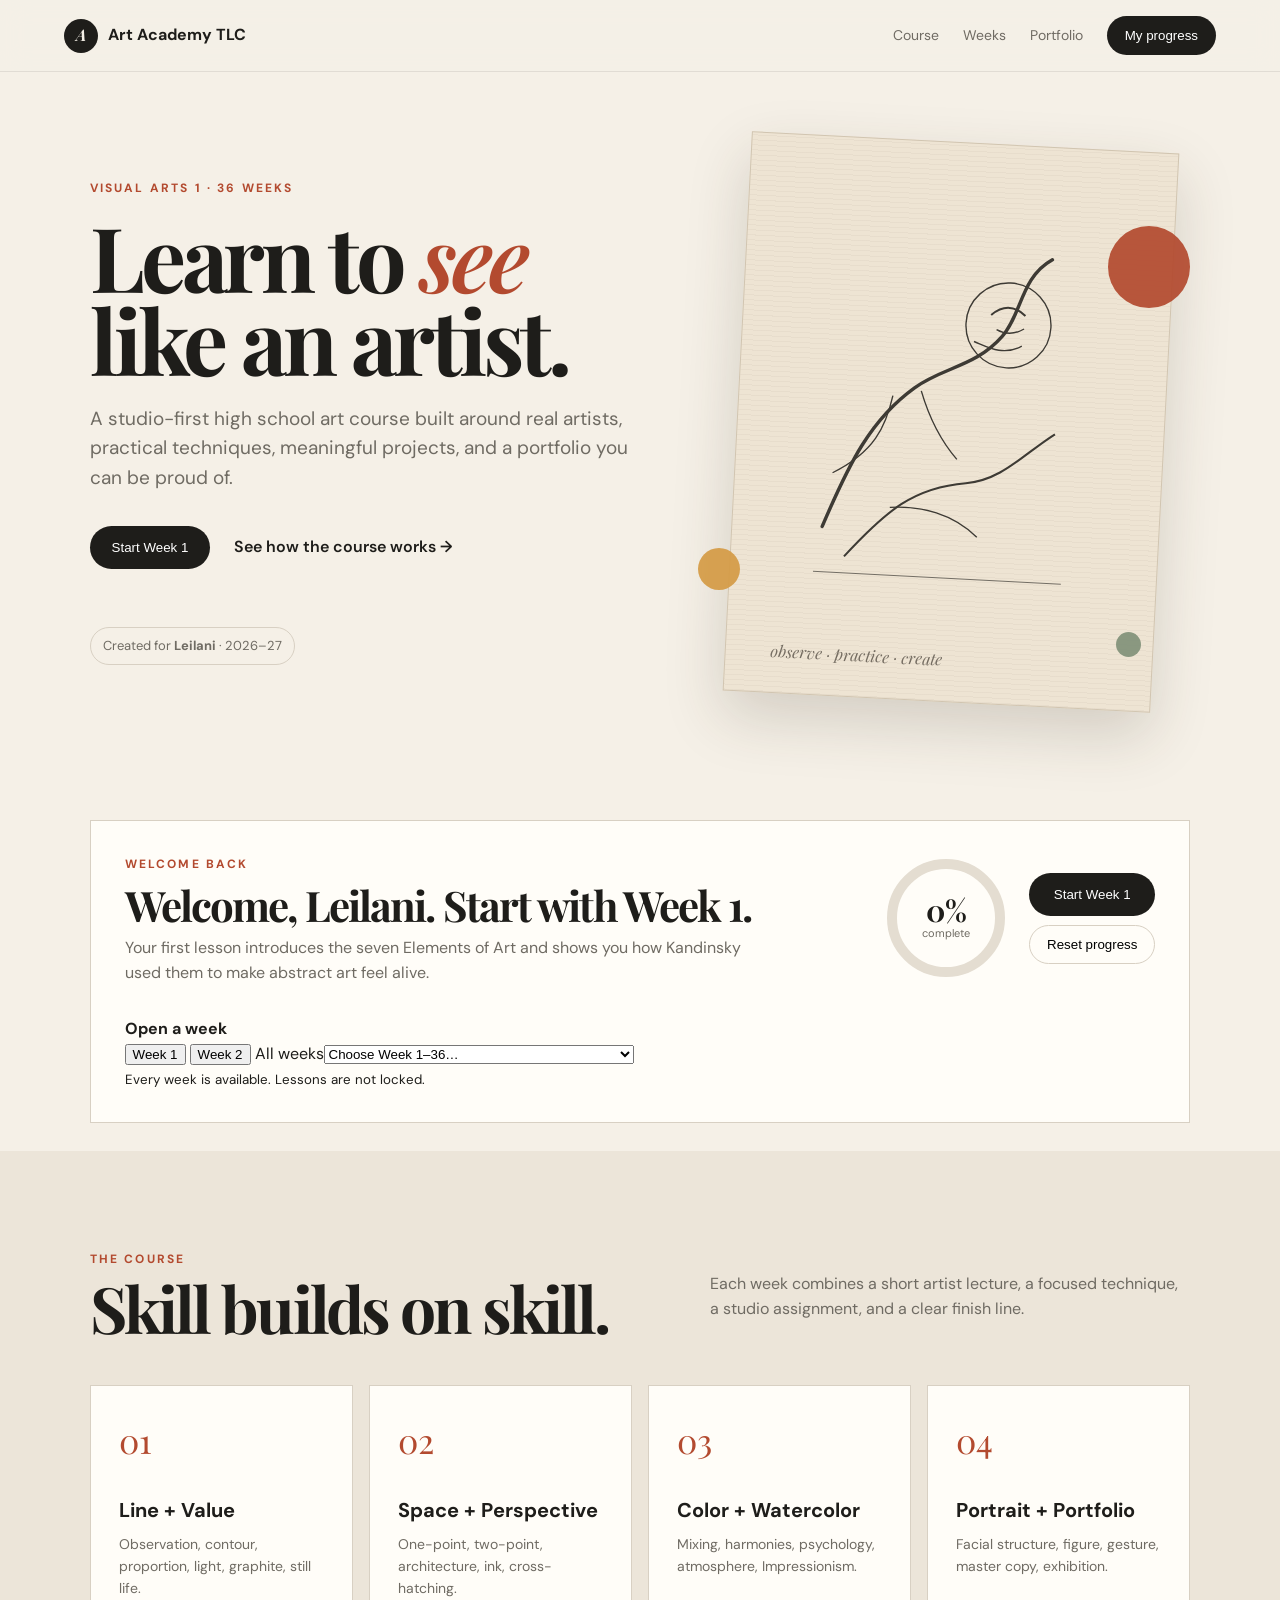
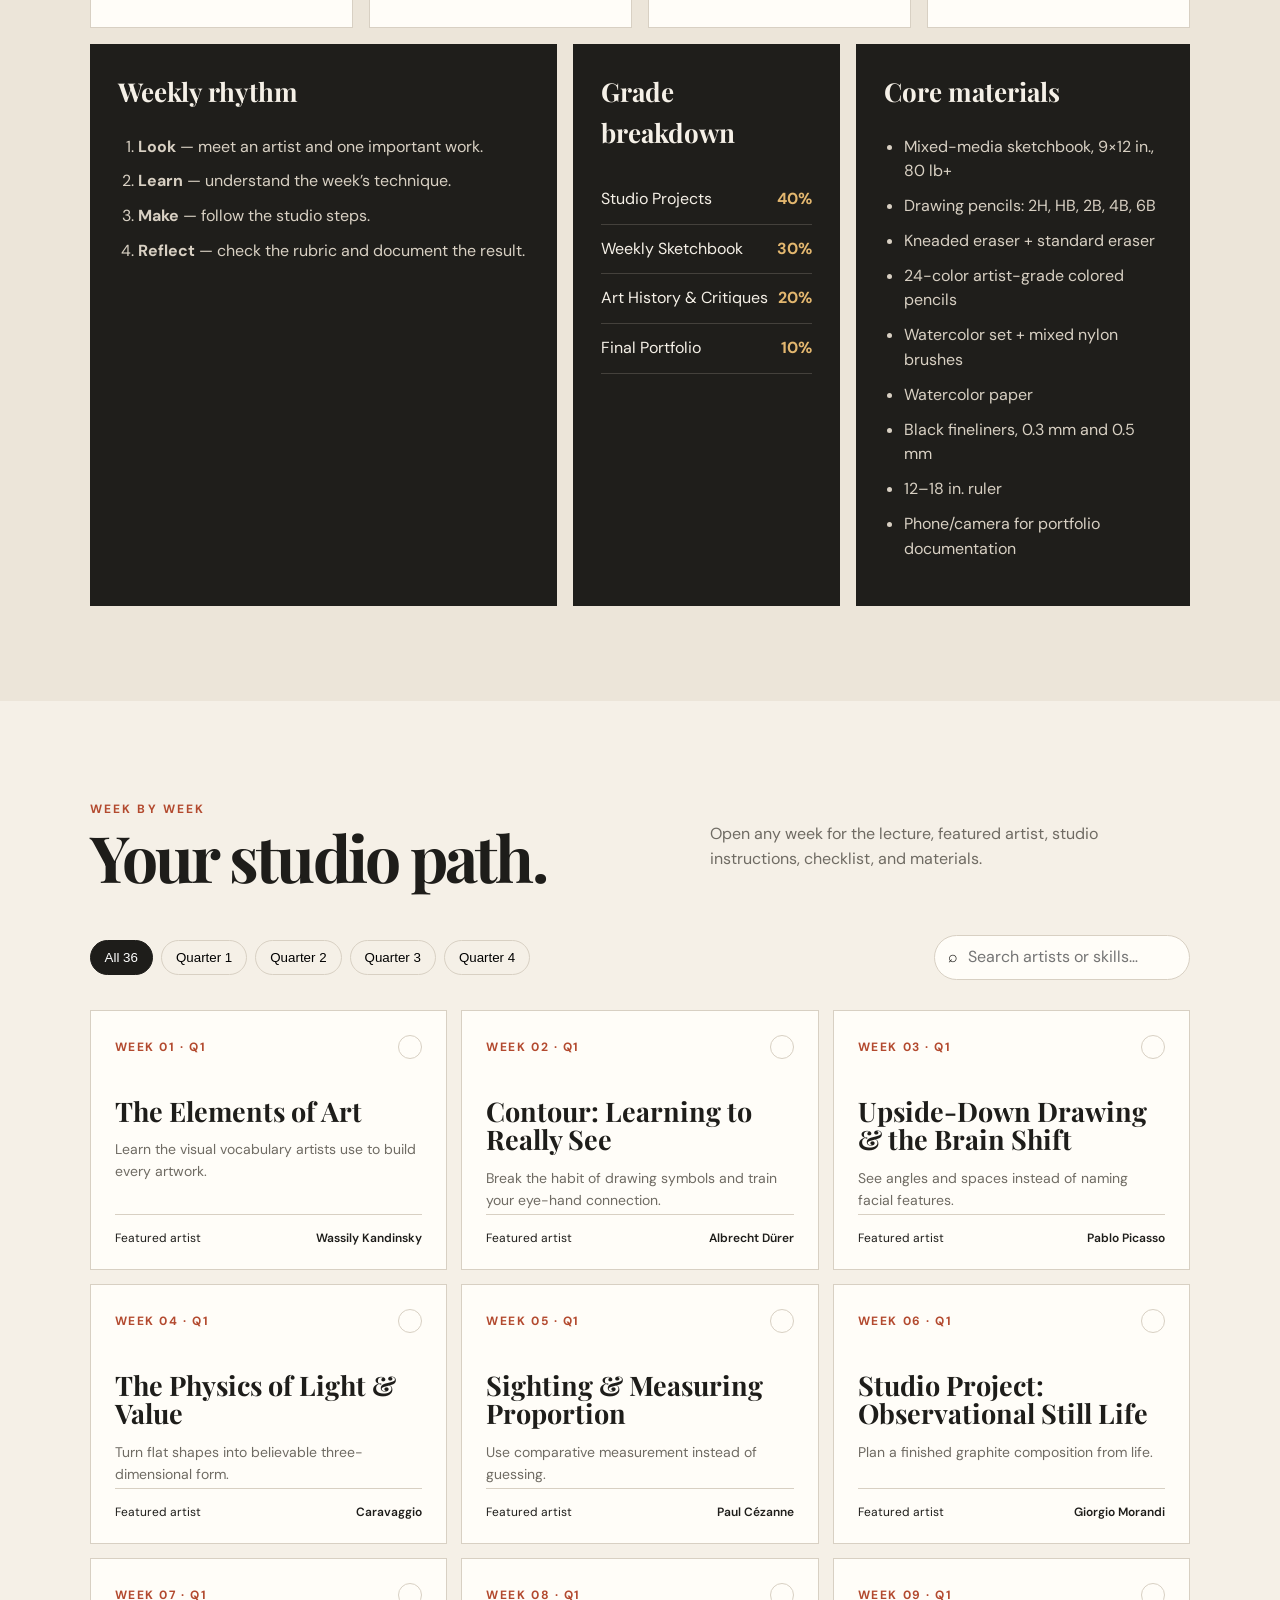
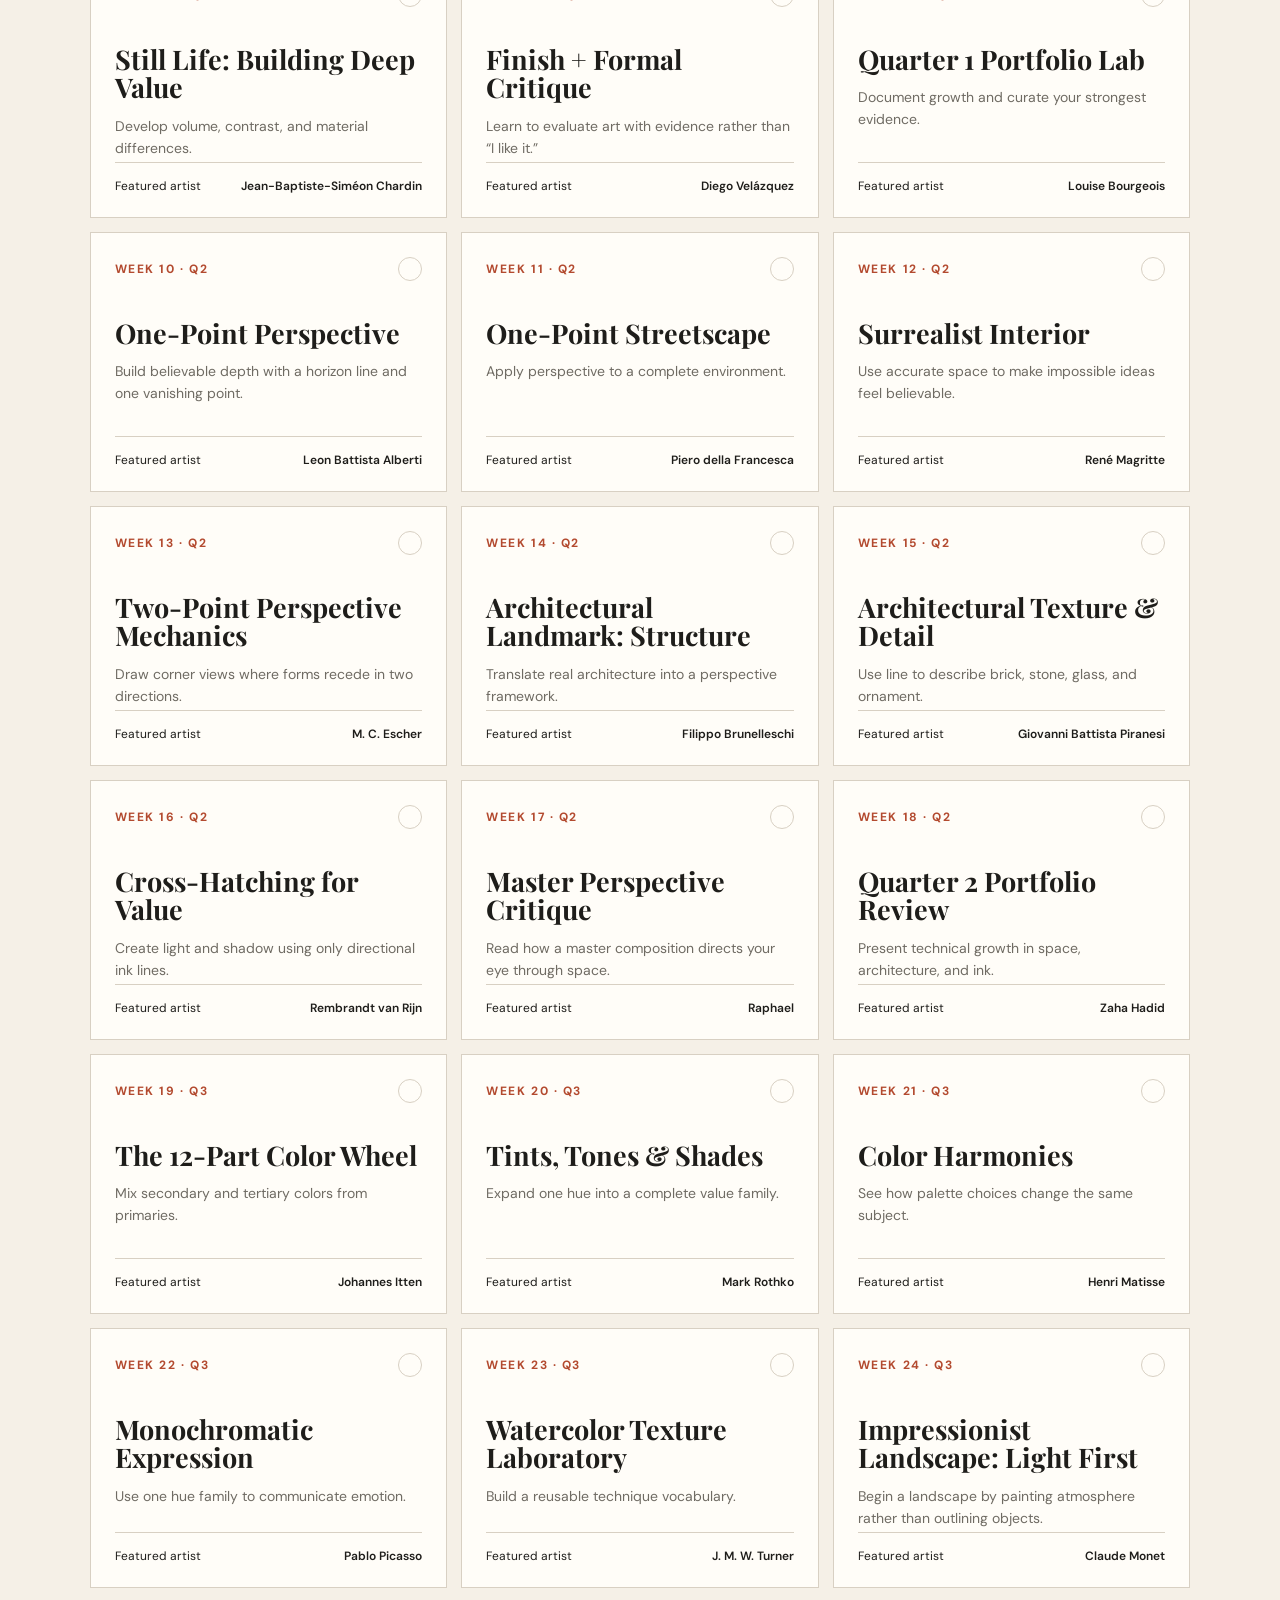
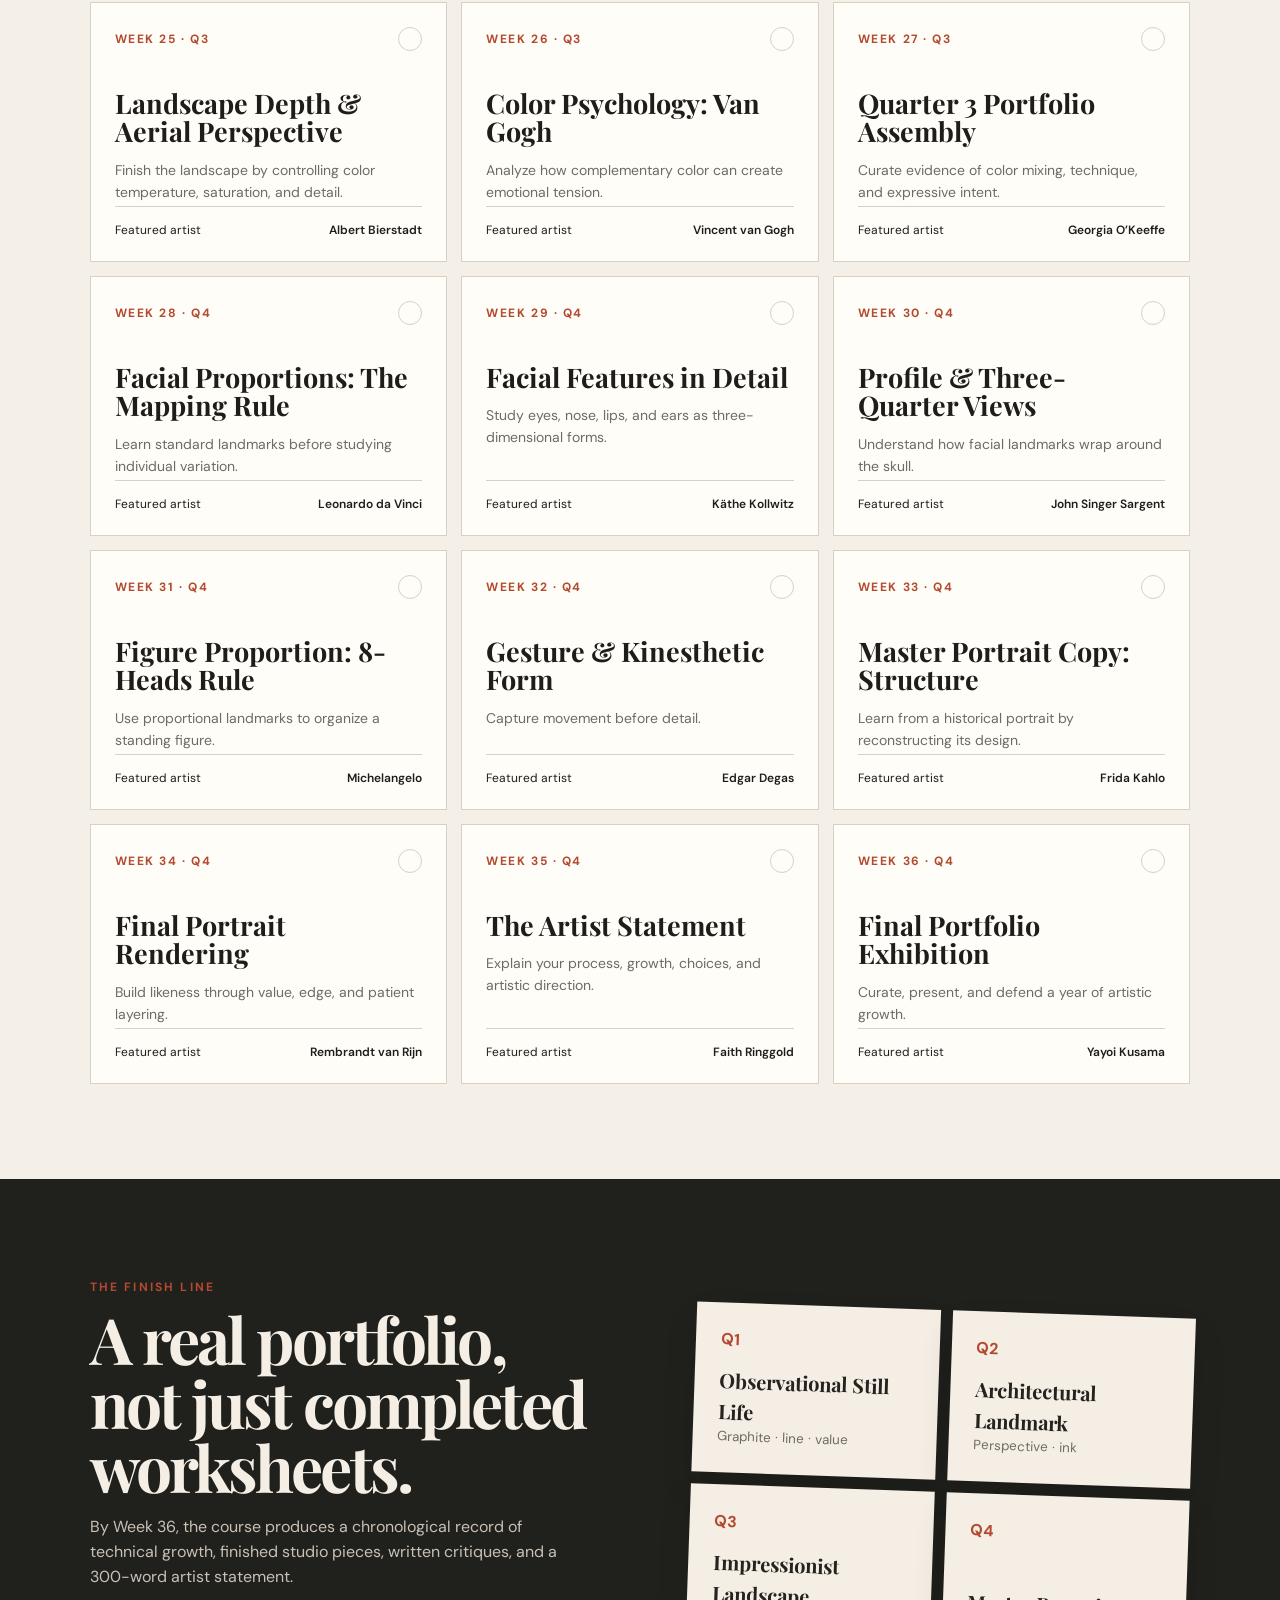
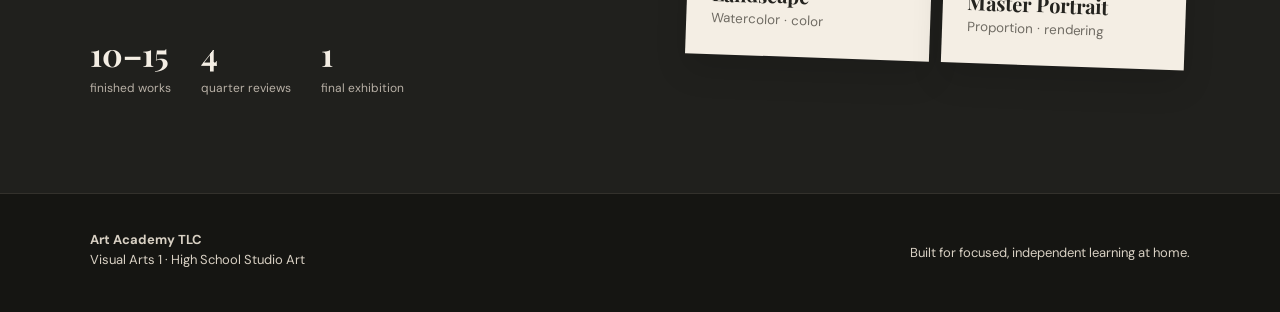
==== index.html @ 493ec415 "Make every Art Academy week easy to access (index.html)" ====
<!doctype html>
<html lang="en">
<head>
  <meta charset="utf-8">
  <meta name="viewport" content="width=device-width, initial-scale=1">
  <meta name="description" content="Art Academy TLC — a 36-week high school Visual Arts 1 studio course.">
  <title>Art Academy TLC</title>
  <link rel="preconnect" href="https://fonts.googleapis.com">
  <link rel="preconnect" href="https://fonts.gstatic.com" crossorigin>
  <link href="https://fonts.googleapis.com/css2?family=DM+Sans:wght@400;500;600;700&family=Playfair+Display:ital,wght@0,600;1,600&display=swap" rel="stylesheet">
  <link rel="stylesheet" href="styles.css?v=2">
</head>
<body>
  <header class="topbar">
    <a class="brand" href="#top" aria-label="Art Academy TLC home"><span class="brand-mark">A</span><span>Art Academy TLC</span></a>
    <nav aria-label="Primary navigation">
      <a href="#course">Course</a><a href="#weeks">Weeks</a><a href="#portfolio">Portfolio</a>
      <button id="progressBtn" class="pill-btn" type="button">My progress</button>
    </nav>
  </header>

  <main id="top">
    <section class="hero">
      <div class="hero-copy">
        <div class="eyebrow">VISUAL ARTS 1 · 36 WEEKS</div>
        <h1>Learn to <em>see</em><br>like an artist.</h1>
        <p>A studio-first high school art course built around real artists, practical techniques, meaningful projects, and a portfolio you can be proud of.</p>
        <div class="hero-actions">
          <button class="primary-btn" id="heroContinueBtn" type="button">Start Week 1</button>
          <a class="text-link" href="#course">See how the course works →</a>
        </div>
        <div class="student-chip">Created for <strong>Leilani</strong> · 2026–27</div>
      </div>
      <div class="hero-art" aria-hidden="true">
        <div class="paper">
          <svg viewBox="0 0 520 620" role="img">
            <path d="M80 472 C115 376,143 312,204 263 C245 230,291 228,328 181 C355 147,350 94,395 66" fill="none" stroke="currentColor" stroke-width="5" stroke-linecap="round"/>
            <path d="M114 514 C173 443,211 408,286 398 C338 391,368 351,412 320" fill="none" stroke="currentColor" stroke-width="3"/>
            <path d="M91 393 C150 360,165 322,173 276" fill="none" stroke="currentColor" stroke-width="2"/>
            <circle cx="336" cy="165" r="62" fill="none" stroke="currentColor" stroke-width="2"/>
            <path d="M287 191 C305 197,330 211,357 194" fill="none" stroke="currentColor" stroke-width="2"/>
            <path d="M310 151 Q335 128 360 150" fill="none" stroke="currentColor" stroke-width="3"/>
            <path d="M319 172 Q339 182 359 169" fill="none" stroke="currentColor" stroke-width="2"/>
            <path d="M214 267 C228 307 245 337 271 364" fill="none" stroke="currentColor" stroke-width="2"/>
            <path d="M177 439 C223 434 270 444 306 476" fill="none" stroke="currentColor" stroke-width="2"/>
            <path d="M70 538 H432" fill="none" stroke="currentColor" stroke-width="1"/>
          </svg>
          <span class="scribble">observe · practice · create</span>
        </div>
        <div class="paint-dot dot-a"></div><div class="paint-dot dot-b"></div><div class="paint-dot dot-c"></div>
      </div>
    </section>

    
    <section id="dashboard" class="section dashboard-section">
      <div class="dashboard-card">
        <div>
          <span class="eyebrow">WELCOME BACK</span>
          <h2 id="welcomeTitle">Ready for your next studio session?</h2>
          <p id="welcomeCopy">Your course progress is saved on this device. Continue where you left off, or jump to any week below.</p>
        </div>
        <div class="dashboard-progress">
          <div class="dashboard-ring"><strong id="dashboardPct">0%</strong><span>complete</span></div>
          <div class="dashboard-actions">
            <button id="continueBtn" class="primary-btn" type="button">Continue course</button>
            <button id="resetProgressBtn" class="ghost-btn" type="button">Reset progress</button>
          </div>
        </div>
        <div class="week-jump" aria-label="Open a course week">
          <strong>Open a week</strong>
          <div class="week-jump-actions">
            <button type="button" data-open-week="1">Week 1</button>
            <button type="button" data-open-week="2">Week 2</button>
            <label><span>All weeks</span><select id="weekSelect" aria-label="Choose any course week"></select></label>
          </div>
          <small>Every week is available. Lessons are not locked.</small>
        </div>
      </div>
    </section>

    <section id="course" class="section course-overview">
      <div class="section-heading">
        <div><span class="eyebrow">THE COURSE</span><h2>Skill builds on skill.</h2></div>
        <p>Each week combines a short artist lecture, a focused technique, a studio assignment, and a clear finish line.</p>
      </div>
      <div class="quarter-grid">
        <article><span>01</span><h3>Line + Value</h3><p>Observation, contour, proportion, light, graphite, still life.</p></article>
        <article><span>02</span><h3>Space + Perspective</h3><p>One-point, two-point, architecture, ink, cross-hatching.</p></article>
        <article><span>03</span><h3>Color + Watercolor</h3><p>Mixing, harmonies, psychology, atmosphere, Impressionism.</p></article>
        <article><span>04</span><h3>Portrait + Portfolio</h3><p>Facial structure, figure, gesture, master copy, exhibition.</p></article>
      </div>

      <div class="info-grid">
        <div class="info-card">
          <h3>Weekly rhythm</h3>
          <ol><li><strong>Look</strong> — meet an artist and one important work.</li><li><strong>Learn</strong> — understand the week’s technique.</li><li><strong>Make</strong> — follow the studio steps.</li><li><strong>Reflect</strong> — check the rubric and document the result.</li></ol>
        </div>
        <div class="info-card" id="gradingCard"><h3>Grade breakdown</h3><div id="grading"></div></div>
        <div class="info-card"><h3>Core materials</h3><ul id="materials"></ul></div>
      </div>
    </section>

    <section id="weeks" class="section weeks-section">
      <div class="section-heading">
        <div><span class="eyebrow">WEEK BY WEEK</span><h2>Your studio path.</h2></div>
        <p>Open any week for the lecture, featured artist, studio instructions, checklist, and materials.</p>
      </div>
      <div class="controls">
        <div class="tabs" role="tablist">
          <button class="tab active" data-quarter="all">All 36</button>
          <button class="tab" data-quarter="1">Quarter 1</button>
          <button class="tab" data-quarter="2">Quarter 2</button>
          <button class="tab" data-quarter="3">Quarter 3</button>
          <button class="tab" data-quarter="4">Quarter 4</button>
        </div>
        <label class="search"><span>⌕</span><input id="search" type="search" placeholder="Search artists or skills…"></label>
      </div>
      <div id="weekGrid" class="week-grid"></div>
    </section>

    <section id="portfolio" class="section portfolio-section">
      <div class="portfolio-copy">
        <span class="eyebrow">THE FINISH LINE</span>
        <h2>A real portfolio,<br>not just completed worksheets.</h2>
        <p>By Week 36, the course produces a chronological record of technical growth, finished studio pieces, written critiques, and a 300-word artist statement.</p>
        <div class="portfolio-stats"><div><strong>10–15</strong><span>finished works</span></div><div><strong>4</strong><span>quarter reviews</span></div><div><strong>1</strong><span>final exhibition</span></div></div>
      </div>
      <div class="portfolio-frame">
        <div class="mini-card"><span>Q1</span><b>Observational Still Life</b><small>Graphite · line · value</small></div>
        <div class="mini-card"><span>Q2</span><b>Architectural Landmark</b><small>Perspective · ink</small></div>
        <div class="mini-card"><span>Q3</span><b>Impressionist Landscape</b><small>Watercolor · color</small></div>
        <div class="mini-card"><span>Q4</span><b>Master Portrait</b><small>Proportion · rendering</small></div>
      </div>
    </section>
  </main>

  <footer><div><strong>Art Academy TLC</strong><span>Visual Arts 1 · High School Studio Art</span></div><p>Built for focused, independent learning at home.</p></footer>

  <dialog id="weekDialog">
    <button class="dialog-close" aria-label="Close" type="button">×</button>
    <div id="dialogContent"></div>
  </dialog>

  <dialog id="progressDialog">
    <button class="dialog-close progress-close" aria-label="Close" type="button">×</button>
    <div class="progress-panel">
      <span class="eyebrow">MY PROGRESS</span><h2>Studio tracker</h2>
      <p>Your checks are saved on this device.</p>
      <div class="progress-big"><strong id="progressPct">0%</strong><span>course complete</span></div>
      <div class="progress-bar"><i id="progressBar"></i></div>
      <div class="report-actions">
        <button id="printReportBtn" class="primary-btn" type="button">Print / Save progress report</button>
      </div>
      <div id="quarterSummary" class="quarter-summary"></div>
      <div id="progressList" class="progress-list"></div>
    </div>
  </dialog>

  <script src="app.js?v=2"></script>
</body>
</html>
---- styles.css ----
:root{--ink:#1e1d1a;--paper:#f5f0e7;--card:#fffdf8;--muted:#6f6b63;--line:#d8d0c3;--accent:#b34a2f;--gold:#d59b45;--sage:#82927a;--blue:#5c7181}
*{box-sizing:border-box}html{scroll-behavior:smooth}body{margin:0;background:var(--paper);color:var(--ink);font-family:"DM Sans",sans-serif;line-height:1.55}
a{color:inherit}.topbar{position:sticky;top:0;z-index:20;display:flex;align-items:center;justify-content:space-between;padding:16px clamp(22px,5vw,72px);background:rgba(245,240,231,.91);backdrop-filter:blur(14px);border-bottom:1px solid rgba(30,29,26,.09)}
.brand{display:flex;align-items:center;gap:10px;text-decoration:none;font-weight:700}.brand-mark{display:grid;place-items:center;width:34px;height:34px;border-radius:50%;background:var(--ink);color:var(--paper);font-family:"Playfair Display",serif;font-style:italic}
nav{display:flex;align-items:center;gap:24px}nav a{text-decoration:none;font-size:14px;color:var(--muted)}nav a:hover{color:var(--ink)}
.pill-btn,.primary-btn{border:0;border-radius:999px;background:var(--ink);color:white;padding:12px 18px;font:600 14px inherit;text-decoration:none;cursor:pointer}.pill-btn:hover,.primary-btn:hover{transform:translateY(-1px)}
.hero{min-height:720px;display:grid;grid-template-columns:1.05fr .95fr;align-items:center;gap:5vw;padding:70px clamp(22px,7vw,110px) 90px;overflow:hidden}
.eyebrow{font-size:12px;letter-spacing:.18em;font-weight:700;color:var(--accent)}.hero h1,.section h2,.dialog-hero h2,.progress-panel h2{font-family:"Playfair Display",serif;font-size:clamp(54px,7vw,104px);line-height:.92;letter-spacing:-.045em;margin:18px 0 24px}.hero h1 em{color:var(--accent);font-weight:600}.hero-copy>p{max-width:620px;font-size:19px;color:var(--muted)}
.hero-actions{display:flex;align-items:center;gap:24px;margin:34px 0}.primary-btn{padding:14px 22px}.text-link{text-decoration:none;font-weight:600}.student-chip{display:inline-block;margin-top:24px;padding:8px 12px;border:1px solid var(--line);border-radius:999px;font-size:13px;color:var(--muted)}
.hero-art{position:relative;min-height:560px}.paper{position:absolute;inset:0 5% 0 8%;background:#eee4d3;border:1px solid #d1c5b1;box-shadow:0 24px 60px rgba(63,51,34,.18);transform:rotate(3deg);overflow:hidden}.paper:before{content:"";position:absolute;inset:0;background:repeating-linear-gradient(0deg,rgba(70,55,34,.035) 0 1px,transparent 1px 5px);mix-blend-mode:multiply}.paper svg{width:100%;height:100%;padding:35px;color:#3e3b35}.scribble{position:absolute;left:45px;bottom:28px;font-family:"Playfair Display";font-style:italic;color:#756d62}
.paint-dot{position:absolute;border-radius:50%;filter:blur(.2px);opacity:.92}.dot-a{width:82px;height:82px;background:var(--accent);right:0;top:15%}.dot-b{width:42px;height:42px;background:var(--gold);left:0;bottom:20%}.dot-c{width:25px;height:25px;background:var(--sage);right:10%;bottom:8%}
.section{padding:95px clamp(22px,7vw,110px)}.course-overview{background:#ece5d9}.section-heading{display:flex;align-items:end;justify-content:space-between;gap:40px;margin-bottom:48px}.section-heading h2,.portfolio-copy h2{font-size:clamp(42px,5vw,68px);margin:8px 0 0}.section-heading>p{max-width:480px;color:var(--muted)}
.quarter-grid{display:grid;grid-template-columns:repeat(4,1fr);gap:16px}.quarter-grid article{background:var(--card);padding:28px;border:1px solid var(--line);min-height:190px}.quarter-grid span{font-family:"Playfair Display",serif;font-size:34px;color:var(--accent)}.quarter-grid h3{font-size:20px;margin:28px 0 8px}.quarter-grid p{font-size:14px;color:var(--muted);margin:0}
.info-grid{display:grid;grid-template-columns:1.4fr .8fr 1fr;gap:16px;margin-top:16px}.info-card{background:#1f1e1b;color:#f5f0e7;padding:28px;min-height:280px}.info-card h3{font-family:"Playfair Display";font-size:26px;margin:0 0 22px}.info-card ol,.info-card ul{padding-left:20px;color:#d8d0c3}.info-card li{margin-bottom:10px}.grade-row{display:flex;justify-content:space-between;border-bottom:1px solid #44413c;padding:12px 0}.grade-row strong{color:#e3b76f}
.weeks-section{background:var(--paper)}.controls{display:flex;justify-content:space-between;gap:18px;align-items:center;margin-bottom:30px}.tabs{display:flex;flex-wrap:wrap;gap:8px}.tab{border:1px solid var(--line);background:transparent;border-radius:999px;padding:9px 14px;cursor:pointer}.tab.active{background:var(--ink);color:white;border-color:var(--ink)}.search{display:flex;align-items:center;gap:8px;border:1px solid var(--line);background:var(--card);padding:8px 13px;border-radius:999px}.search input{border:0;outline:0;background:transparent;min-width:210px;font:inherit}
.week-grid{display:grid;grid-template-columns:repeat(3,1fr);gap:14px}.week-card{position:relative;min-height:260px;padding:24px;background:var(--card);border:1px solid var(--line);cursor:pointer;transition:.2s}.week-card:hover{transform:translateY(-3px);box-shadow:0 16px 35px rgba(60,50,35,.09)}.week-card.done{background:#edf0e8}.week-top{display:flex;justify-content:space-between;align-items:center}.week-num{font-size:12px;font-weight:700;letter-spacing:.13em;color:var(--accent)}.done-dot{width:24px;height:24px;border-radius:50%;display:grid;place-items:center;border:1px solid var(--line);font-size:13px}.done .done-dot{background:var(--sage);color:white;border-color:var(--sage)}.week-card h3{font-family:"Playfair Display";font-size:27px;line-height:1.05;margin:38px 0 12px}.week-card p{font-size:14px;color:var(--muted)}.artist-line{position:absolute;bottom:22px;left:24px;right:24px;display:flex;justify-content:space-between;gap:12px;border-top:1px solid var(--line);padding-top:14px;font-size:12px}.artist-line b{font-weight:600}
.portfolio-section{background:#20201d;color:#f4eee4;display:grid;grid-template-columns:1fr 1fr;gap:8vw;align-items:center}.portfolio-copy h2{font-family:"Playfair Display";line-height:1}.portfolio-copy p{max-width:580px;color:#c9c1b5}.portfolio-stats{display:flex;gap:30px;margin-top:40px}.portfolio-stats div{display:flex;flex-direction:column}.portfolio-stats strong{font-family:"Playfair Display";font-size:32px}.portfolio-stats span{font-size:12px;color:#b8b0a6}.portfolio-frame{display:grid;grid-template-columns:1fr 1fr;gap:12px;transform:rotate(2deg)}.mini-card{background:#f4eee4;color:#24231f;padding:25px;min-height:170px;display:flex;flex-direction:column;justify-content:flex-end;box-shadow:0 16px 32px rgba(0,0,0,.12)}.mini-card span{color:var(--accent);font-weight:700;margin-bottom:auto}.mini-card b{font-family:"Playfair Display";font-size:20px}.mini-card small{color:var(--muted)}
footer{display:flex;justify-content:space-between;gap:30px;padding:36px clamp(22px,7vw,110px);background:#151512;color:#d8d0c3;font-size:13px;border-top:1px solid #33312c}footer div{display:flex;flex-direction:column}
dialog{width:min(1040px,94vw);max-height:92vh;border:0;padding:0;background:var(--paper);color:var(--ink);box-shadow:0 35px 100px rgba(0,0,0,.3)}dialog::backdrop{background:rgba(20,19,17,.68);backdrop-filter:blur(4px)}.dialog-close{position:fixed;z-index:5;right:max(4vw,25px);top:max(5vh,24px);width:42px;height:42px;border-radius:50%;border:0;background:#fff;box-shadow:0 4px 16px rgba(0,0,0,.12);font-size:28px;cursor:pointer}
.dialog-hero{display:grid;grid-template-columns:1.1fr .9fr;min-height:390px;background:#e9dfd1}.dialog-hero-copy{padding:50px}.dialog-hero h2{font-size:54px;margin:12px 0 16px}.dialog-hero p{color:var(--muted)}.dialog-image{min-height:340px;background:#d8d0c3;overflow:hidden}.dialog-image img{width:100%;height:100%;object-fit:cover;display:block}.dialog-image .fallback{display:none;height:100%;place-items:center;padding:30px;font-family:"Playfair Display";font-size:32px;text-align:center;color:#6d6459}
.dialog-body{padding:48px 50px}.artist-box{display:grid;grid-template-columns:180px 1fr;gap:26px;padding:24px 0;border-bottom:1px solid var(--line)}.artist-box h3,.lesson-block h3{font-family:"Playfair Display";font-size:26px;margin:0 0 8px}.artist-meta{color:var(--accent);font-size:13px}.lesson-grid{display:grid;grid-template-columns:1fr 1fr;gap:32px;margin-top:34px}.lesson-block{padding-top:12px}.lesson-block p{color:var(--muted)}.lesson-block ol,.lesson-block ul{padding-left:20px}.lesson-block li{margin-bottom:10px}.assignment-box{background:#fffdf8;border:1px solid var(--line);padding:24px;margin-top:32px}.assignment-box h3{font-family:"Playfair Display";font-size:28px;margin-top:0}.meta-row{display:flex;gap:12px;flex-wrap:wrap;margin-top:18px}.meta-chip{border:1px solid var(--line);border-radius:999px;padding:7px 10px;font-size:12px;color:var(--muted)}
.complete-btn{width:100%;margin-top:30px;padding:16px;border:0;background:var(--ink);color:white;font:600 15px inherit;cursor:pointer}.complete-btn.completed{background:var(--sage)}
.progress-panel{padding:55px}.progress-panel h2{font-size:52px;margin:10px 0}.progress-big{display:flex;align-items:baseline;gap:12px;margin-top:26px}.progress-big strong{font-family:"Playfair Display";font-size:56px}.progress-big span{color:var(--muted)}.progress-bar{height:12px;background:#ddd5c8;margin:12px 0 30px}.progress-bar i{display:block;height:100%;width:0;background:var(--sage);transition:.3s}.progress-list{display:grid;grid-template-columns:repeat(3,1fr);gap:8px}.progress-item{padding:10px;border:1px solid var(--line);font-size:12px}.progress-item.done{background:#e3e9dd;border-color:#c5d0bd}
@media(max-width:900px){nav a{display:none}.hero{grid-template-columns:1fr;padding-top:50px}.hero-art{min-height:430px}.section-heading{align-items:start;flex-direction:column}.quarter-grid{grid-template-columns:1fr 1fr}.info-grid{grid-template-columns:1fr}.week-grid{grid-template-columns:1fr 1fr}.portfolio-section{grid-template-columns:1fr}.dialog-hero{grid-template-columns:1fr}.dialog-image{height:320px}.lesson-grid{grid-template-columns:1fr}}
@media(max-width:620px){.hero h1{font-size:58px}.hero{min-height:auto;padding-bottom:55px}.hero-actions{align-items:flex-start;flex-direction:column}.quarter-grid,.week-grid,.portfolio-frame{grid-template-columns:1fr}.controls{align-items:stretch;flex-direction:column}.search input{width:100%}.artist-box{grid-template-columns:1fr}.dialog-hero-copy,.dialog-body,.progress-panel{padding:32px 24px}.dialog-hero h2{font-size:42px}.progress-list{grid-template-columns:1fr 1fr}.portfolio-stats{flex-wrap:wrap}footer{flex-direction:column}}


/* ===== Art Academy TLC V2 learning experience ===== */
.dashboard-section{padding-top:28px;padding-bottom:28px;background:var(--paper)}
.dashboard-card{display:grid;grid-template-columns:1.3fr .7fr;gap:32px;align-items:center;background:var(--card);border:1px solid var(--line);padding:30px 34px}
.dashboard-card h2{font-family:"Playfair Display";font-size:42px;line-height:1;margin:8px 0 10px}
.dashboard-card p{margin:0;max-width:680px;color:var(--muted)}
.dashboard-progress{display:flex;align-items:center;justify-content:flex-end;gap:24px}
.dashboard-ring{width:118px;height:118px;border-radius:50%;border:10px solid #e4ddd1;display:grid;place-items:center;align-content:center}
.dashboard-ring strong{font-family:"Playfair Display";font-size:30px;line-height:1}
.dashboard-ring span{font-size:11px;color:var(--muted)}
.dashboard-actions{display:flex;flex-direction:column;gap:9px}
.ghost-btn{border:1px solid var(--line);background:transparent;border-radius:999px;padding:11px 17px;font:600 13px inherit;cursor:pointer}
.lesson-kicker{color:var(--accent);font-size:12px;font-weight:700;letter-spacing:.16em}
.lesson-section{padding:34px 0;border-top:1px solid var(--line)}
.lesson-section:first-of-type{border-top:0}
.lesson-section h3{font-family:"Playfair Display";font-size:30px;margin:0 0 10px}
.lesson-section>p{color:var(--muted);max-width:800px}
.elements-grid,.notice-grid,.rubric-grid{display:grid;grid-template-columns:repeat(2,1fr);gap:12px;margin-top:18px}
.elements-grid{grid-template-columns:repeat(4,1fr)}
.element-card{min-height:178px;border:1px solid var(--line);background:#fffdf8;padding:16px;display:flex;flex-direction:column;justify-content:space-between}
.element-icon{height:70px;display:grid;place-items:center;background:#eee6da;margin-bottom:14px;overflow:hidden}
.element-icon svg{width:100%;height:100%}
.element-card b{font-family:"Playfair Display";font-size:21px}
.element-card p{font-size:12px;color:var(--muted);margin:6px 0 0}
.look-closer{display:grid;grid-template-columns:1fr 1fr;gap:18px;align-items:start}
.look-image{background:#ddd4c7;min-height:340px;overflow:hidden}
.look-image img{width:100%;height:100%;object-fit:cover}
.notice-card,.rubric-card{background:#fffdf8;border:1px solid var(--line);padding:18px}
.notice-card strong{display:block;margin-bottom:6px}
.notice-card p,.rubric-card p{font-size:13px;color:var(--muted);margin:0}
.demo-strip{display:grid;grid-template-columns:repeat(4,1fr);gap:12px;margin-top:18px}
.demo-step{background:#1f1e1b;color:#f4eee4;padding:18px;min-height:155px}
.demo-step span{display:block;color:#d7a75f;font-size:12px;font-weight:700;margin-bottom:25px}
.demo-step b{font-family:"Playfair Display";font-size:19px}
.demo-step p{font-size:12px;color:#d4cdc2}
.lesson-nav{display:flex;justify-content:space-between;gap:12px;margin-top:30px}
.lesson-nav button{border:1px solid var(--line);background:var(--card);padding:13px 18px;font:600 14px inherit;cursor:pointer}
.lesson-nav button:disabled{opacity:.35;cursor:not-allowed}
.lesson-nav .next{background:var(--ink);color:white;border-color:var(--ink)}
.rubric-card strong{display:block;color:var(--accent);font-size:12px;letter-spacing:.08em}
.rubric-card b{display:block;margin:6px 0}
.teacher-note{background:#efe7da;border-left:4px solid var(--gold);padding:18px 20px;margin-top:18px}
.teacher-note strong{display:block;margin-bottom:5px}
.objectives-list{display:grid;grid-template-columns:1fr 1fr;gap:8px 28px;padding-left:20px}
@media(max-width:900px){
  .dashboard-card{grid-template-columns:1fr}.dashboard-progress{justify-content:flex-start}
  .elements-grid{grid-template-columns:1fr 1fr}.look-closer{grid-template-columns:1fr}.demo-strip{grid-template-columns:1fr 1fr}
}
@media(max-width:620px){
  .dashboard-progress{align-items:flex-start;flex-direction:column}
  .elements-grid,.notice-grid,.rubric-grid,.demo-strip,.objectives-list{grid-template-columns:1fr}
  .dashboard-card h2{font-size:34px}
}


/* ===== V3: complete 36-week learning system ===== */
.vocab-grid{display:grid;grid-template-columns:repeat(2,1fr);gap:12px;margin-top:18px}
.vocab-card{background:#fffdf8;border:1px solid var(--line);padding:18px}
.vocab-card b{font-family:"Playfair Display";font-size:20px}
.vocab-card p{font-size:13px;color:var(--muted);margin:6px 0 0}
.borrow-box{margin-top:14px;padding:15px 17px;background:#f0e8db;border-left:4px solid var(--accent)}
.borrow-box strong{font-size:12px;letter-spacing:.1em;color:var(--accent);text-transform:uppercase}
.borrow-box p{margin:5px 0 0}
.quiz-list{display:grid;gap:10px;margin-top:16px}
.quiz-item{border:1px solid var(--line);background:#fffdf8;padding:0}
.quiz-item summary{padding:16px 18px;cursor:pointer;font-weight:600}
.quiz-item p{padding:0 18px 16px;margin:0;color:var(--muted)}
.assignment-lead{font-size:18px!important;color:var(--ink)!important;max-width:850px!important}
.success-grid{display:grid;grid-template-columns:repeat(2,1fr);gap:10px;margin-top:16px}
.check-card{display:flex;gap:12px;align-items:flex-start;background:#fffdf8;border:1px solid var(--line);padding:16px;cursor:pointer}
.check-card input{margin-top:4px;accent-color:var(--sage)}
.reflection-card{background:#fffdf8;border:1px solid var(--line);padding:20px}
.reflection-card>p{font-family:"Playfair Display";font-size:22px;margin:0 0 15px}
.reflection-card textarea{width:100%;resize:vertical;border:1px solid var(--line);background:#faf7f1;padding:12px;font:inherit;min-height:100px}
.reflection-card small{display:block;color:var(--muted);margin-top:7px}
.artist-lens .artist-box{border-bottom:0;padding-bottom:0}
@media(max-width:620px){.vocab-grid,.success-grid{grid-template-columns:1fr}}


/* ===== FINAL PRODUCTION POLISH ===== */
:focus-visible{outline:3px solid var(--gold);outline-offset:3px}
button,a,.week-card{transition:transform .18s ease,box-shadow .18s ease,background .18s ease}
.report-actions{margin:0 0 22px}
.quarter-summary{display:grid;grid-template-columns:repeat(4,1fr);gap:8px;margin:0 0 24px}
.quarter-summary article{border:1px solid var(--line);padding:12px;background:#fffdf8;display:flex;flex-direction:column}
.quarter-summary span{font-size:11px;color:var(--muted)}
.quarter-summary strong{font-family:"Playfair Display";font-size:24px}
.quarter-summary small{color:var(--muted)}
.art-fallback{display:none;min-height:340px;place-items:center;align-content:center;text-align:center;padding:30px;font-family:"Playfair Display";font-size:28px;color:#6d6459;background:#e2d9cb}
.art-fallback small{display:block;font-family:"DM Sans";font-size:13px;margin-top:8px;color:var(--muted)}
.dialog-body{scroll-margin-top:20px}
dialog{border-radius:2px}
.progress-item span{font-weight:700;color:var(--accent)}
@media(max-width:700px){
  .quarter-summary{grid-template-columns:1fr 1fr}
  dialog{width:100vw;max-height:100vh;height:100vh;margin:0}
  .dialog-close{top:14px;right:14px}
  .dialog-body{padding-bottom:70px}
}
@media(prefers-reduced-motion:reduce){
  html{scroll-behavior:auto}
  *,*::before,*::after{animation-duration:.01ms!important;transition-duration:.01ms!important}
}
@media print{
  .topbar,.hero-art,.hero-actions,.controls,.pill-btn,.primary-btn,.ghost-btn,footer{display:none!important}
  body{background:#fff}
  .section{padding:22px}
  .week-grid{display:block}
  .week-card{break-inside:avoid;margin-bottom:8px}
}
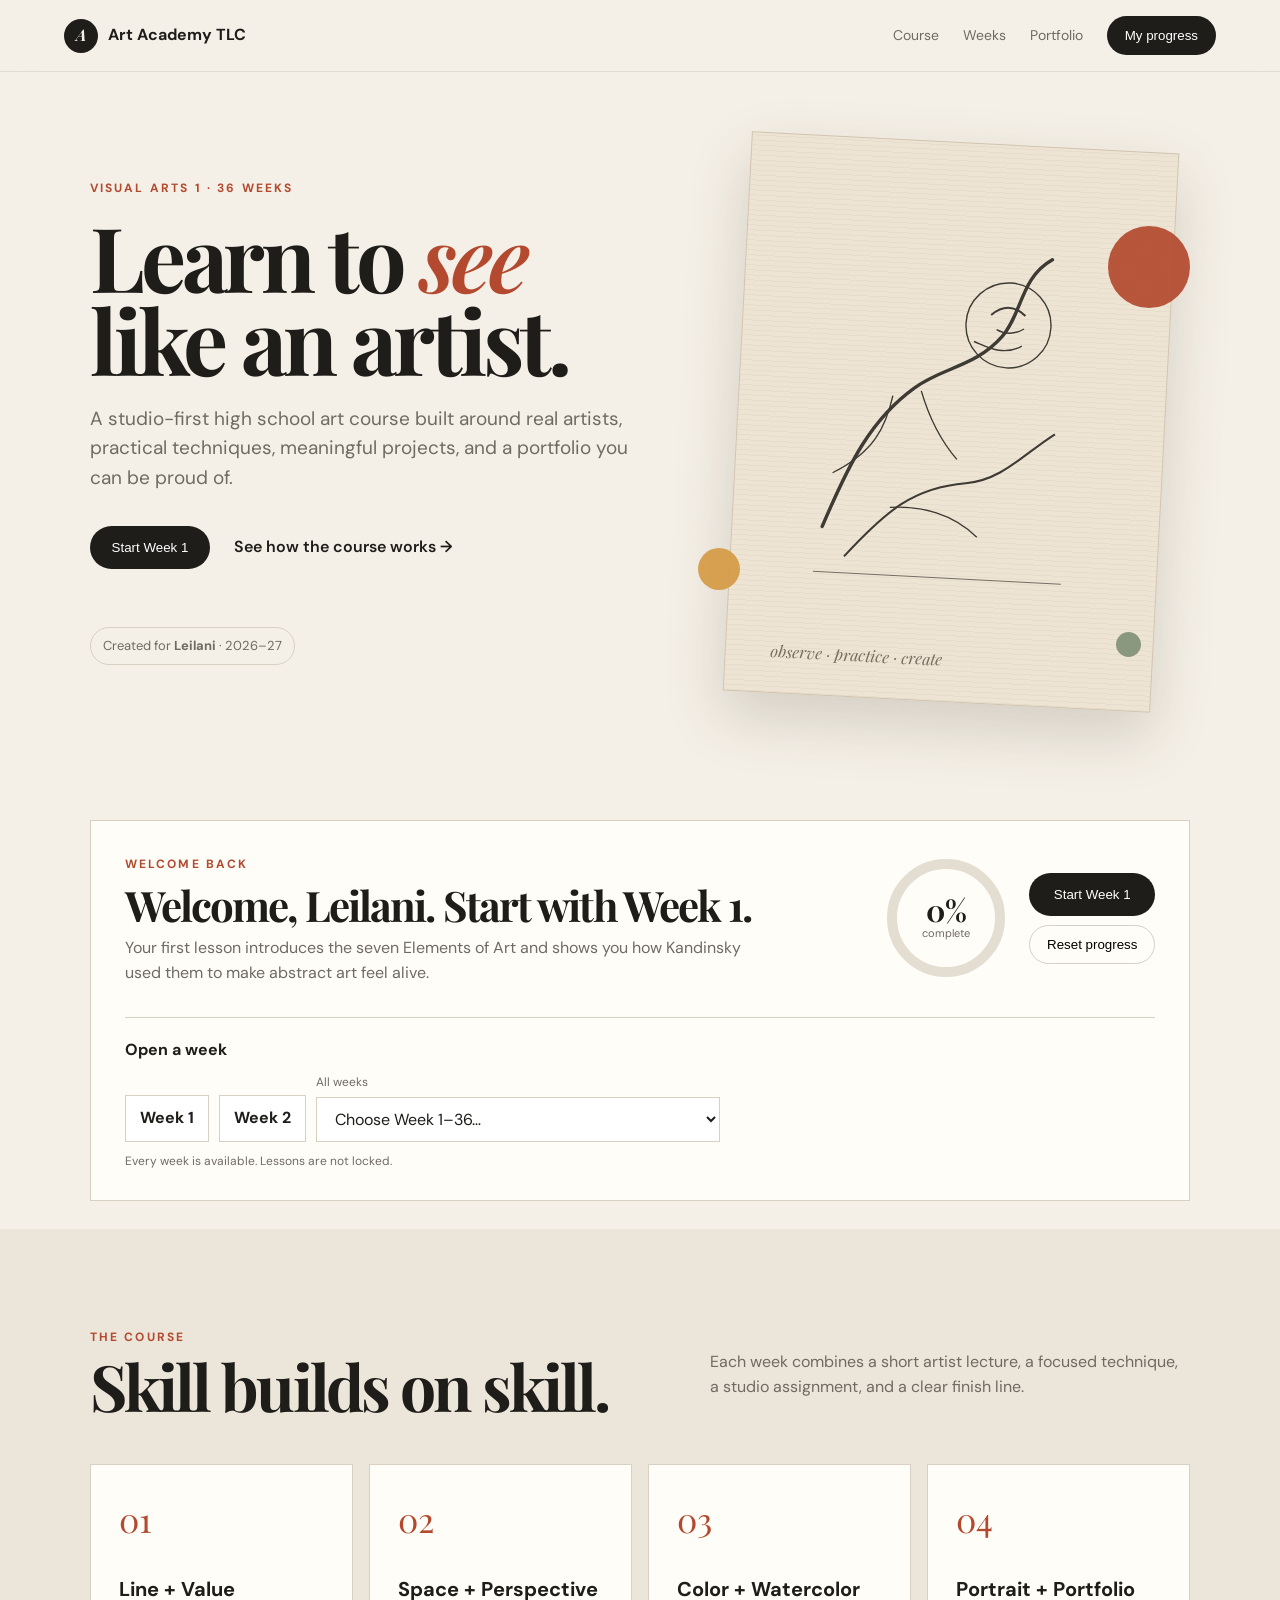
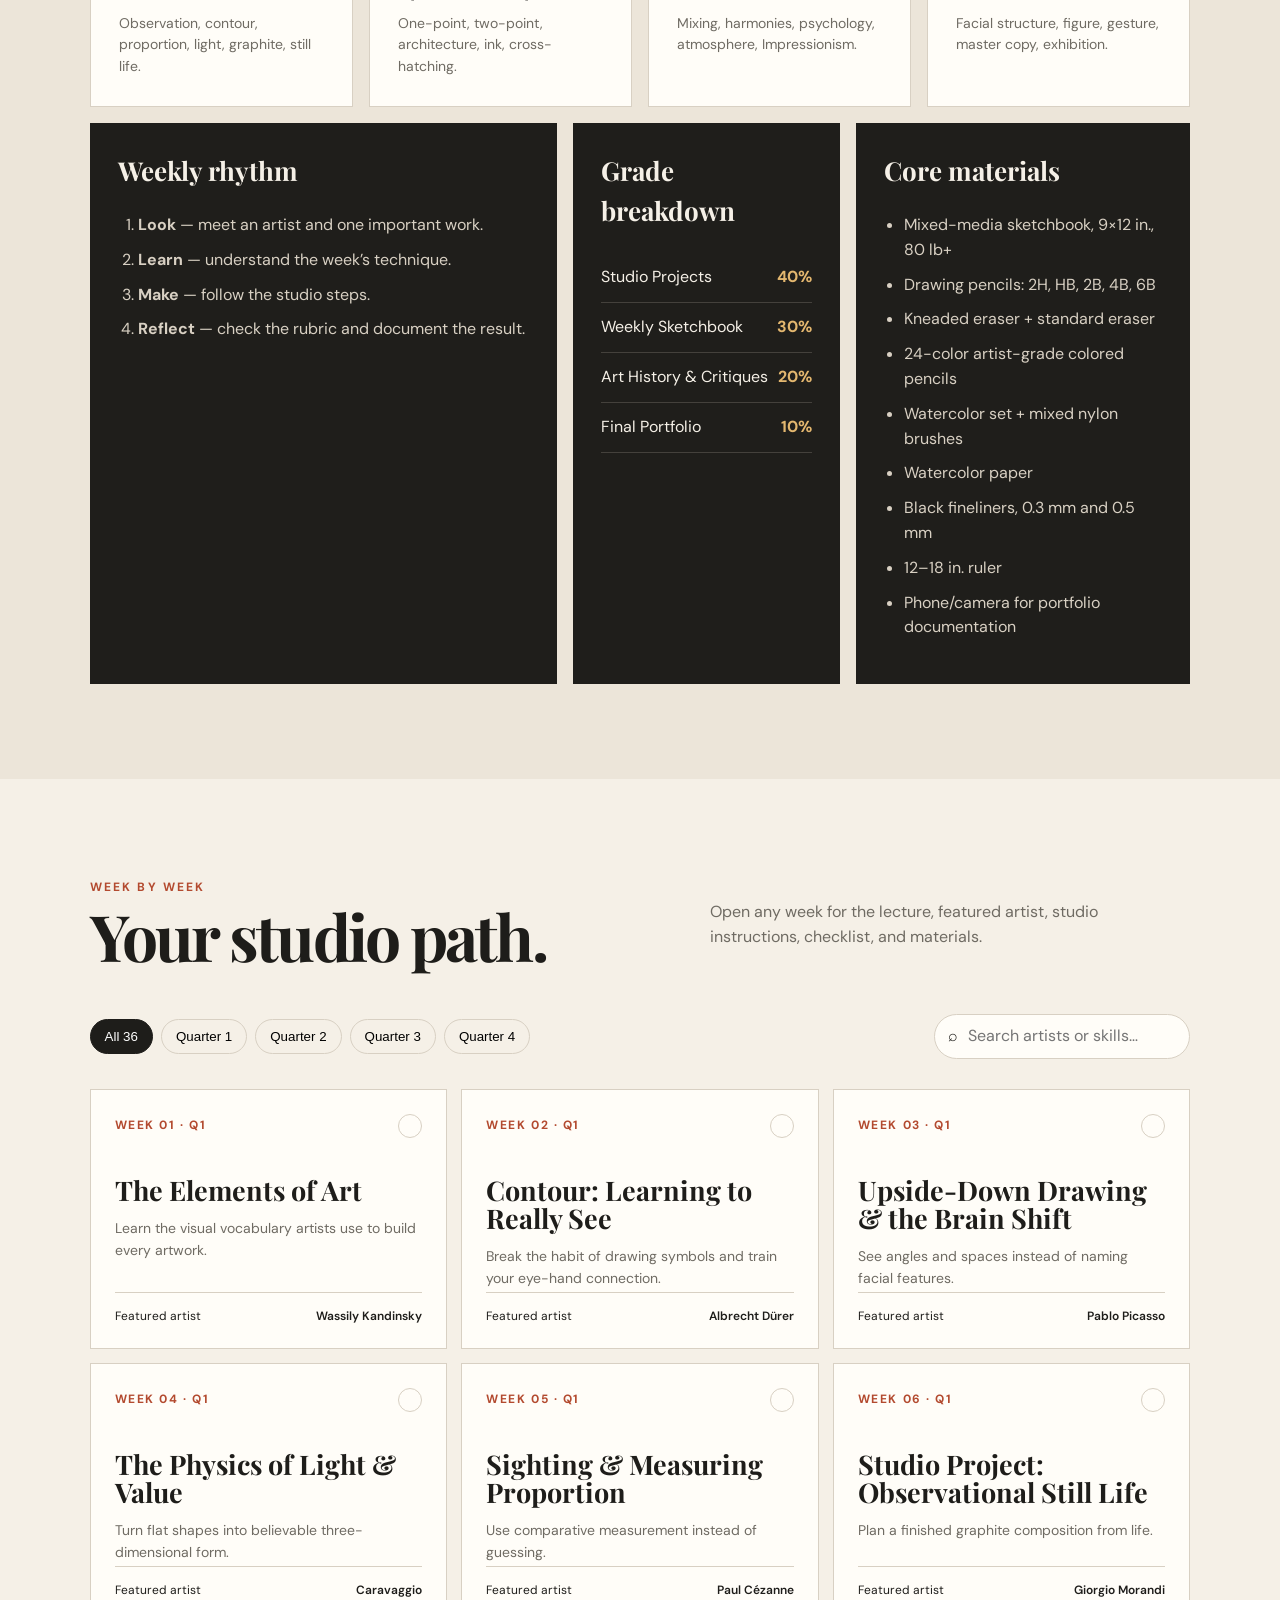
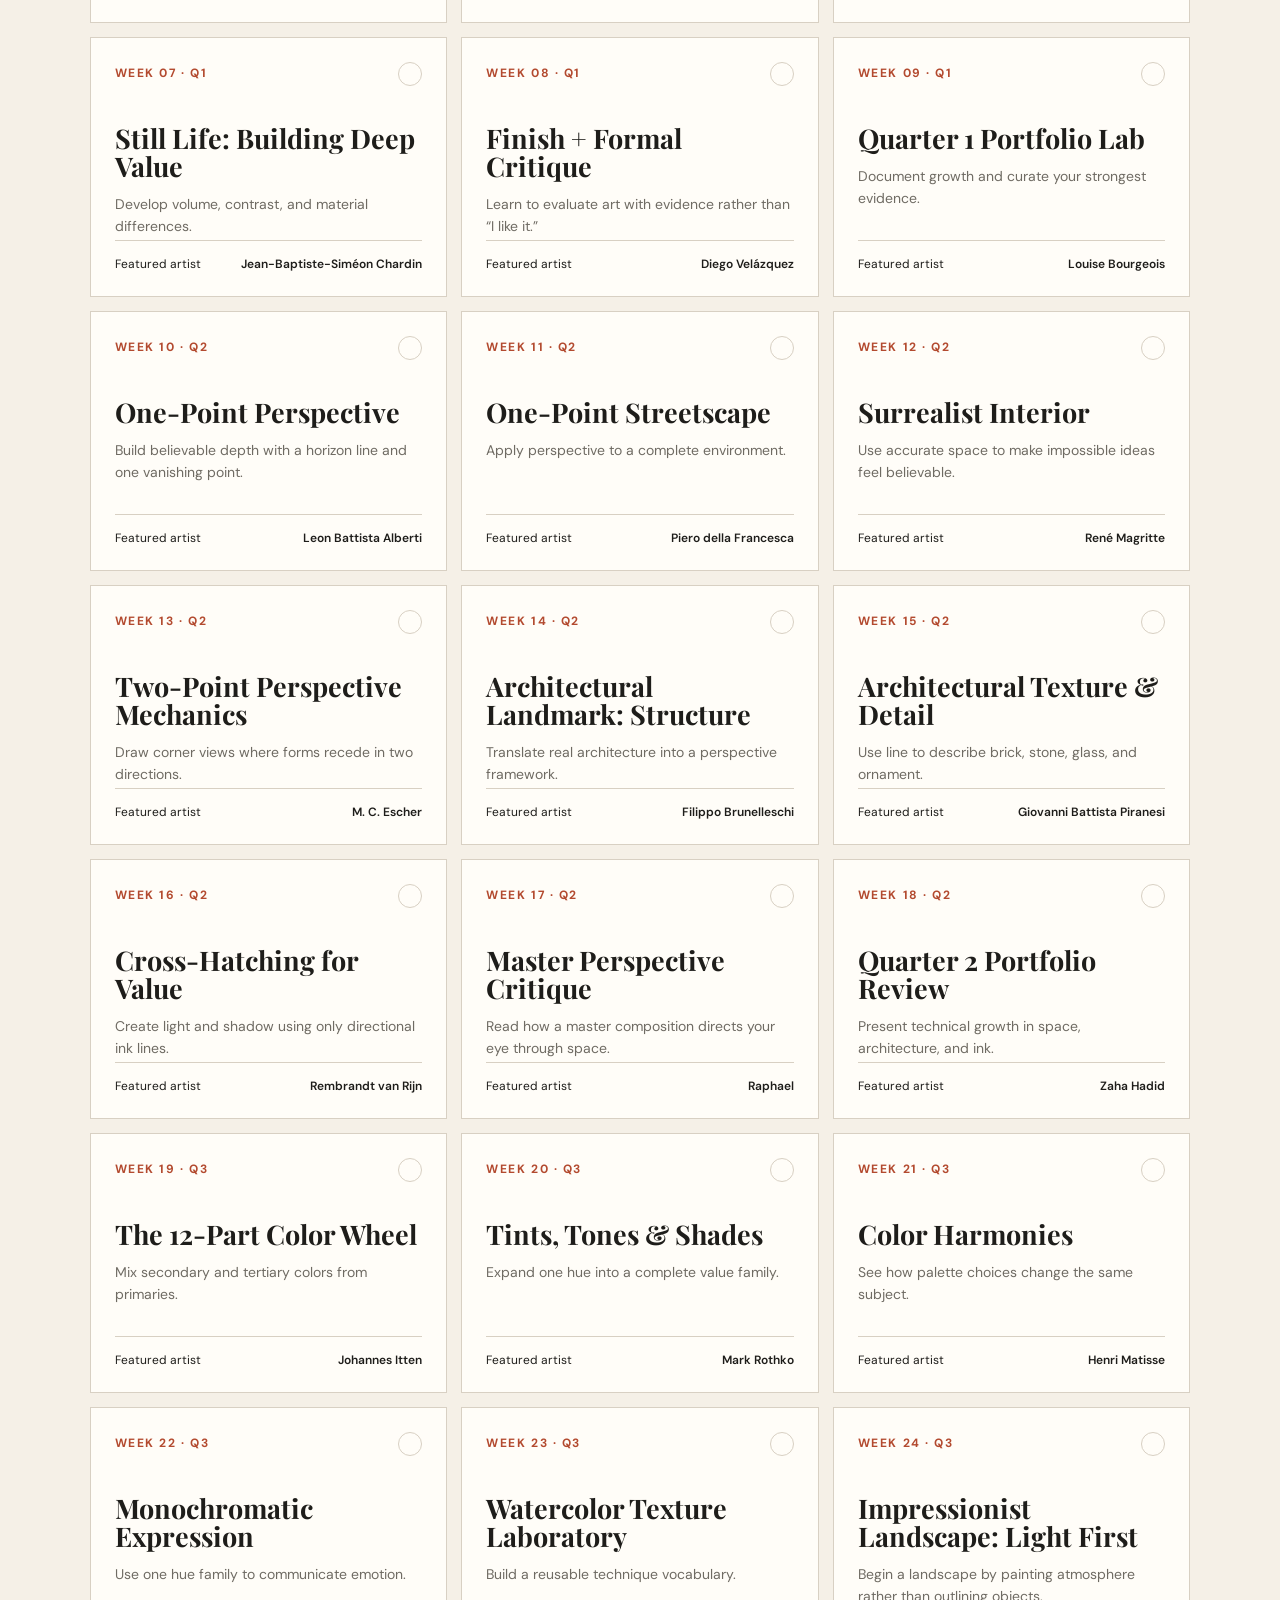
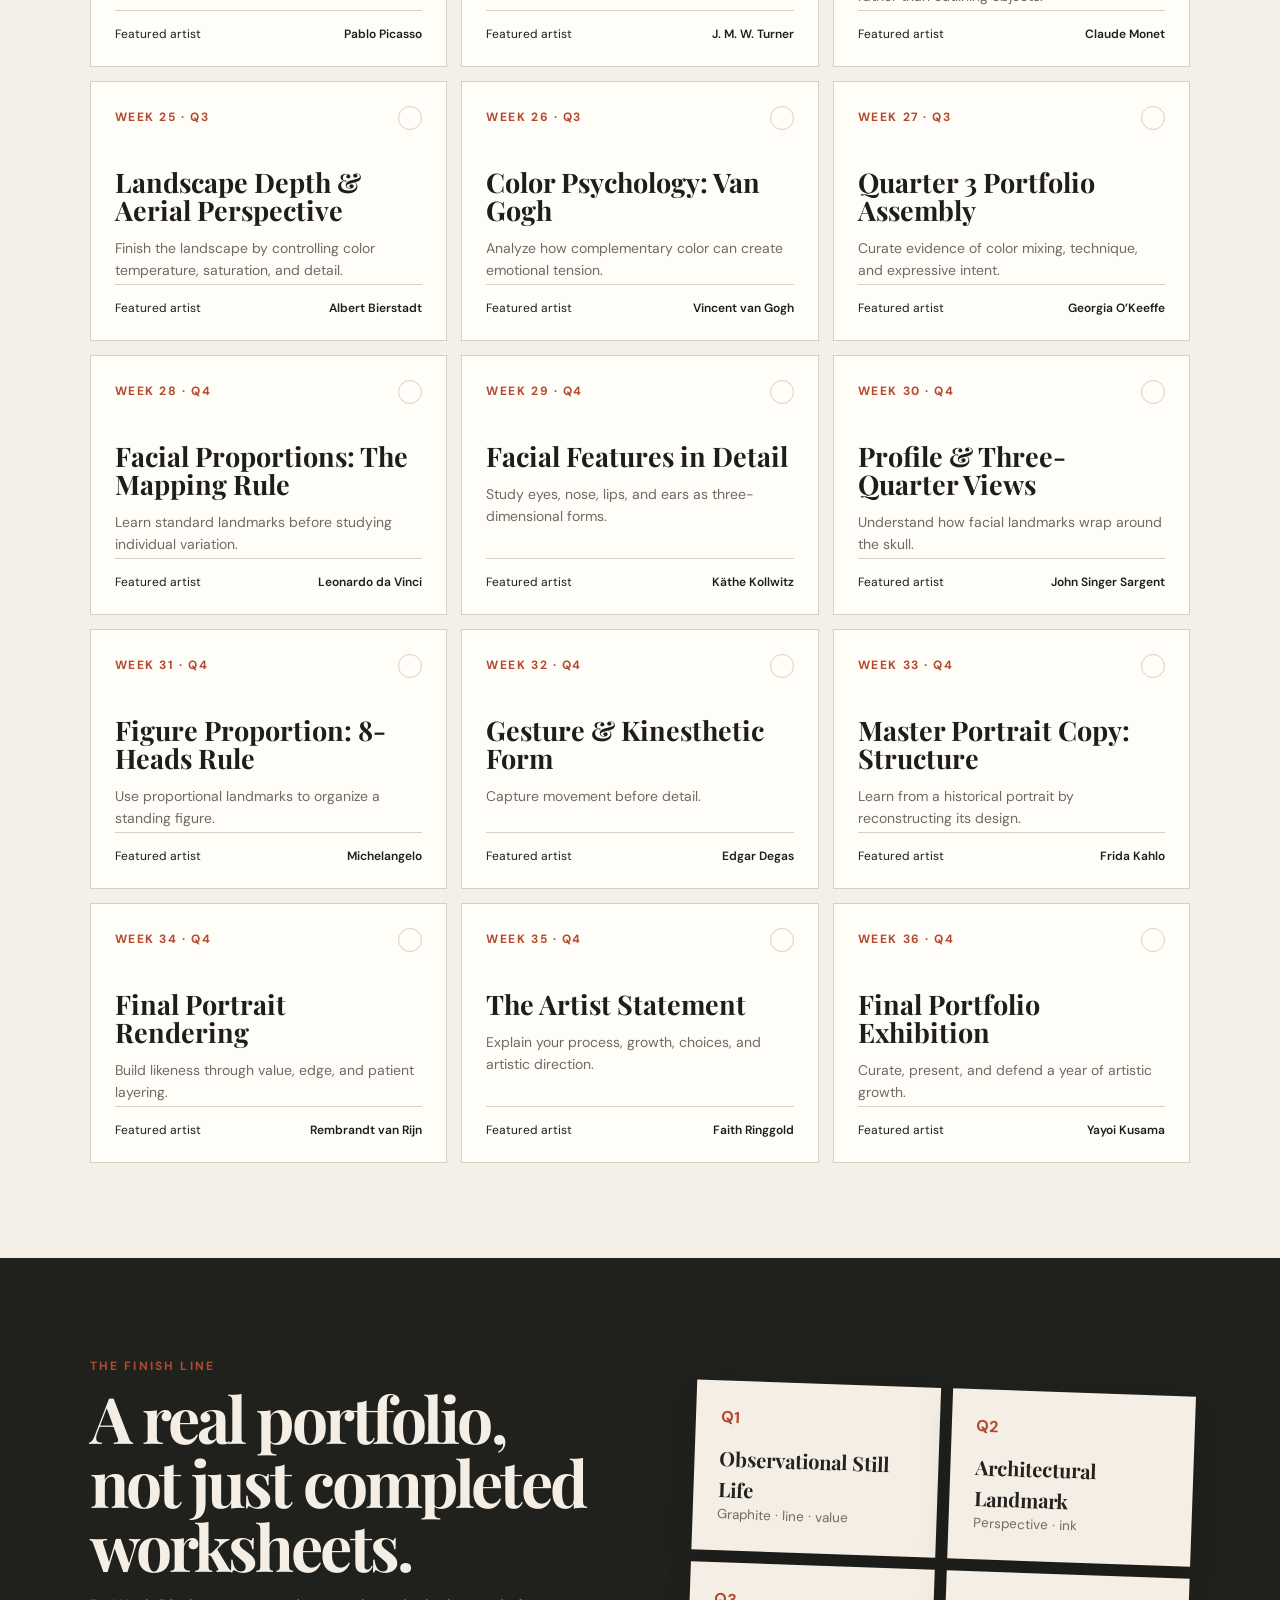
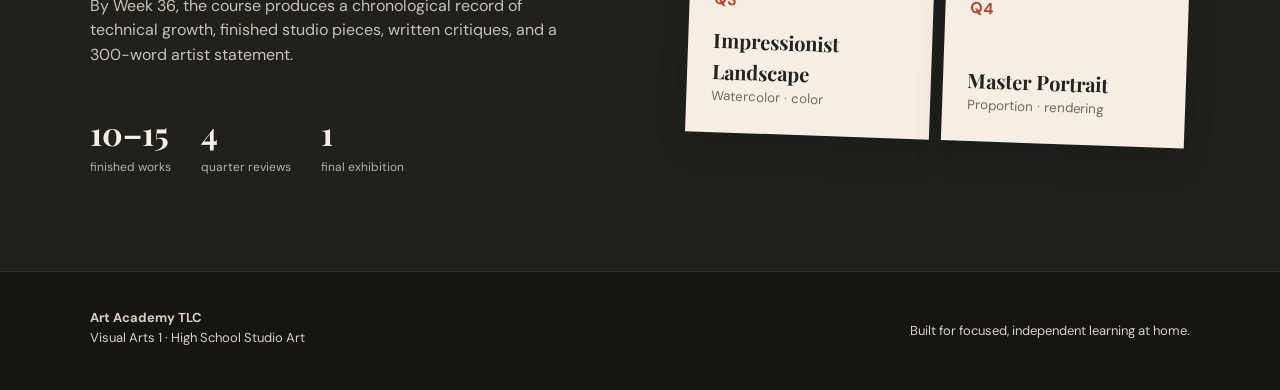
==== commit 8abea282: "Fix Week 2 through 36 lesson rendering (index.html)" ====
--- a/index.html
+++ b/index.html
@@ -8,7 +8,7 @@
   <link rel="preconnect" href="https://fonts.googleapis.com">
   <link rel="preconnect" href="https://fonts.gstatic.com" crossorigin>
   <link href="https://fonts.googleapis.com/css2?family=DM+Sans:wght@400;500;600;700&family=Playfair+Display:ital,wght@0,600;1,600&display=swap" rel="stylesheet">
-  <link rel="stylesheet" href="styles.css?v=2">
+  <link rel="stylesheet" href="styles.css?v=3">
 </head>
 <body>
   <header class="topbar">
@@ -156,6 +156,6 @@
     </div>
   </dialog>
 
-  <script src="app.js?v=2"></script>
+  <script src="app.js?v=3"></script>
 </body>
 </html>
--- a/styles.css
+++ b/styles.css
@@ -36,6 +36,12 @@
 .dashboard-ring strong{font-family:"Playfair Display";font-size:30px;line-height:1}
 .dashboard-ring span{font-size:11px;color:var(--muted)}
 .dashboard-actions{display:flex;flex-direction:column;gap:9px}
+.week-jump{grid-column:1/-1;border-top:1px solid var(--line);padding-top:20px;display:grid;gap:10px}
+.week-jump-actions{display:flex;gap:10px;align-items:end;flex-wrap:wrap}
+.week-jump button,.week-jump select{min-height:44px;border:1px solid var(--line);background:#fff;padding:10px 14px;font:inherit;color:var(--ink);cursor:pointer}
+.week-jump button{font-weight:700}
+.week-jump label{display:grid;gap:5px;min-width:min(100%,330px)}
+.week-jump label span,.week-jump small{font-size:12px;color:var(--muted)}
 .ghost-btn{border:1px solid var(--line);background:transparent;border-radius:999px;padding:11px 17px;font:600 13px inherit;cursor:pointer}
 .lesson-kicker{color:var(--accent);font-size:12px;font-weight:700;letter-spacing:.16em}
 .lesson-section{padding:34px 0;border-top:1px solid var(--line)}
@@ -75,6 +81,9 @@
 }
 @media(max-width:620px){
   .dashboard-progress{align-items:flex-start;flex-direction:column}
+  .week-jump-actions{display:grid;grid-template-columns:1fr 1fr}
+  .week-jump label{grid-column:1/-1;min-width:0}
+  .week-jump select{width:100%}
   .elements-grid,.notice-grid,.rubric-grid,.demo-strip,.objectives-list{grid-template-columns:1fr}
   .dashboard-card h2{font-size:34px}
 }
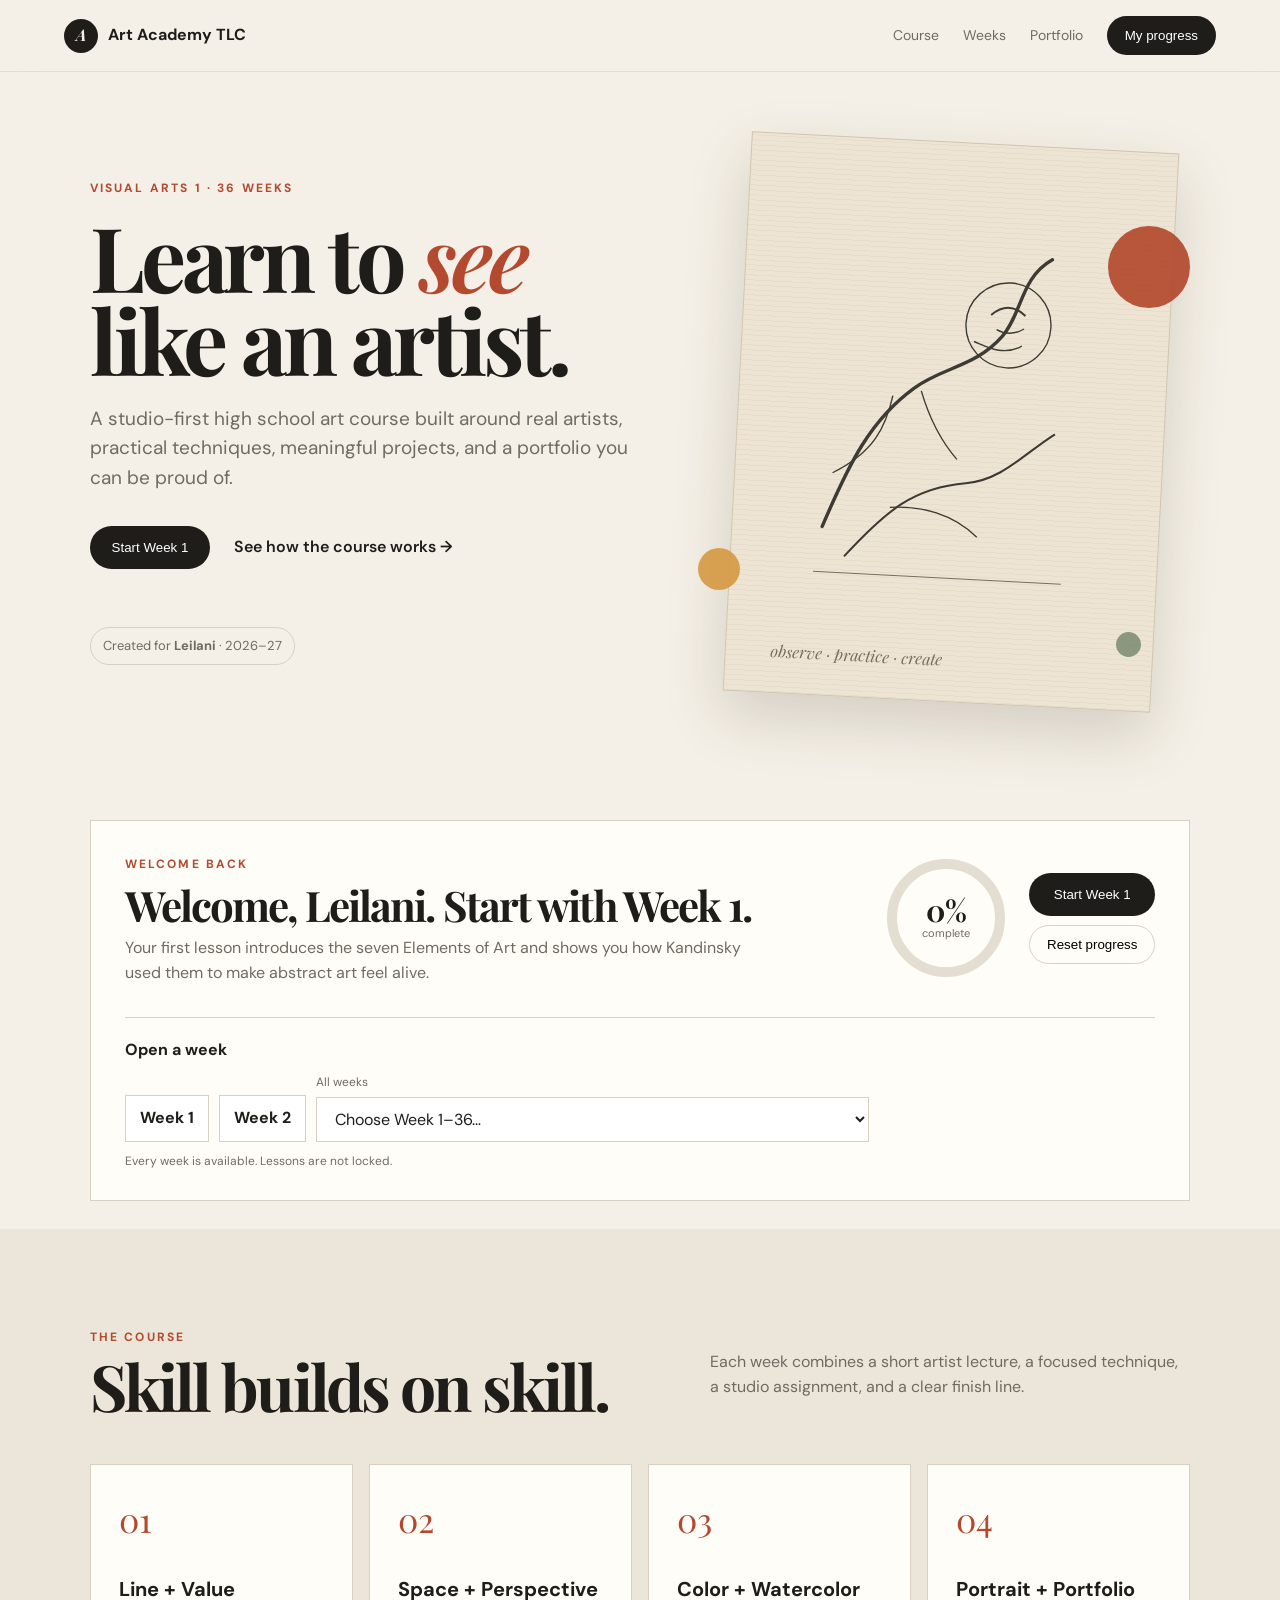
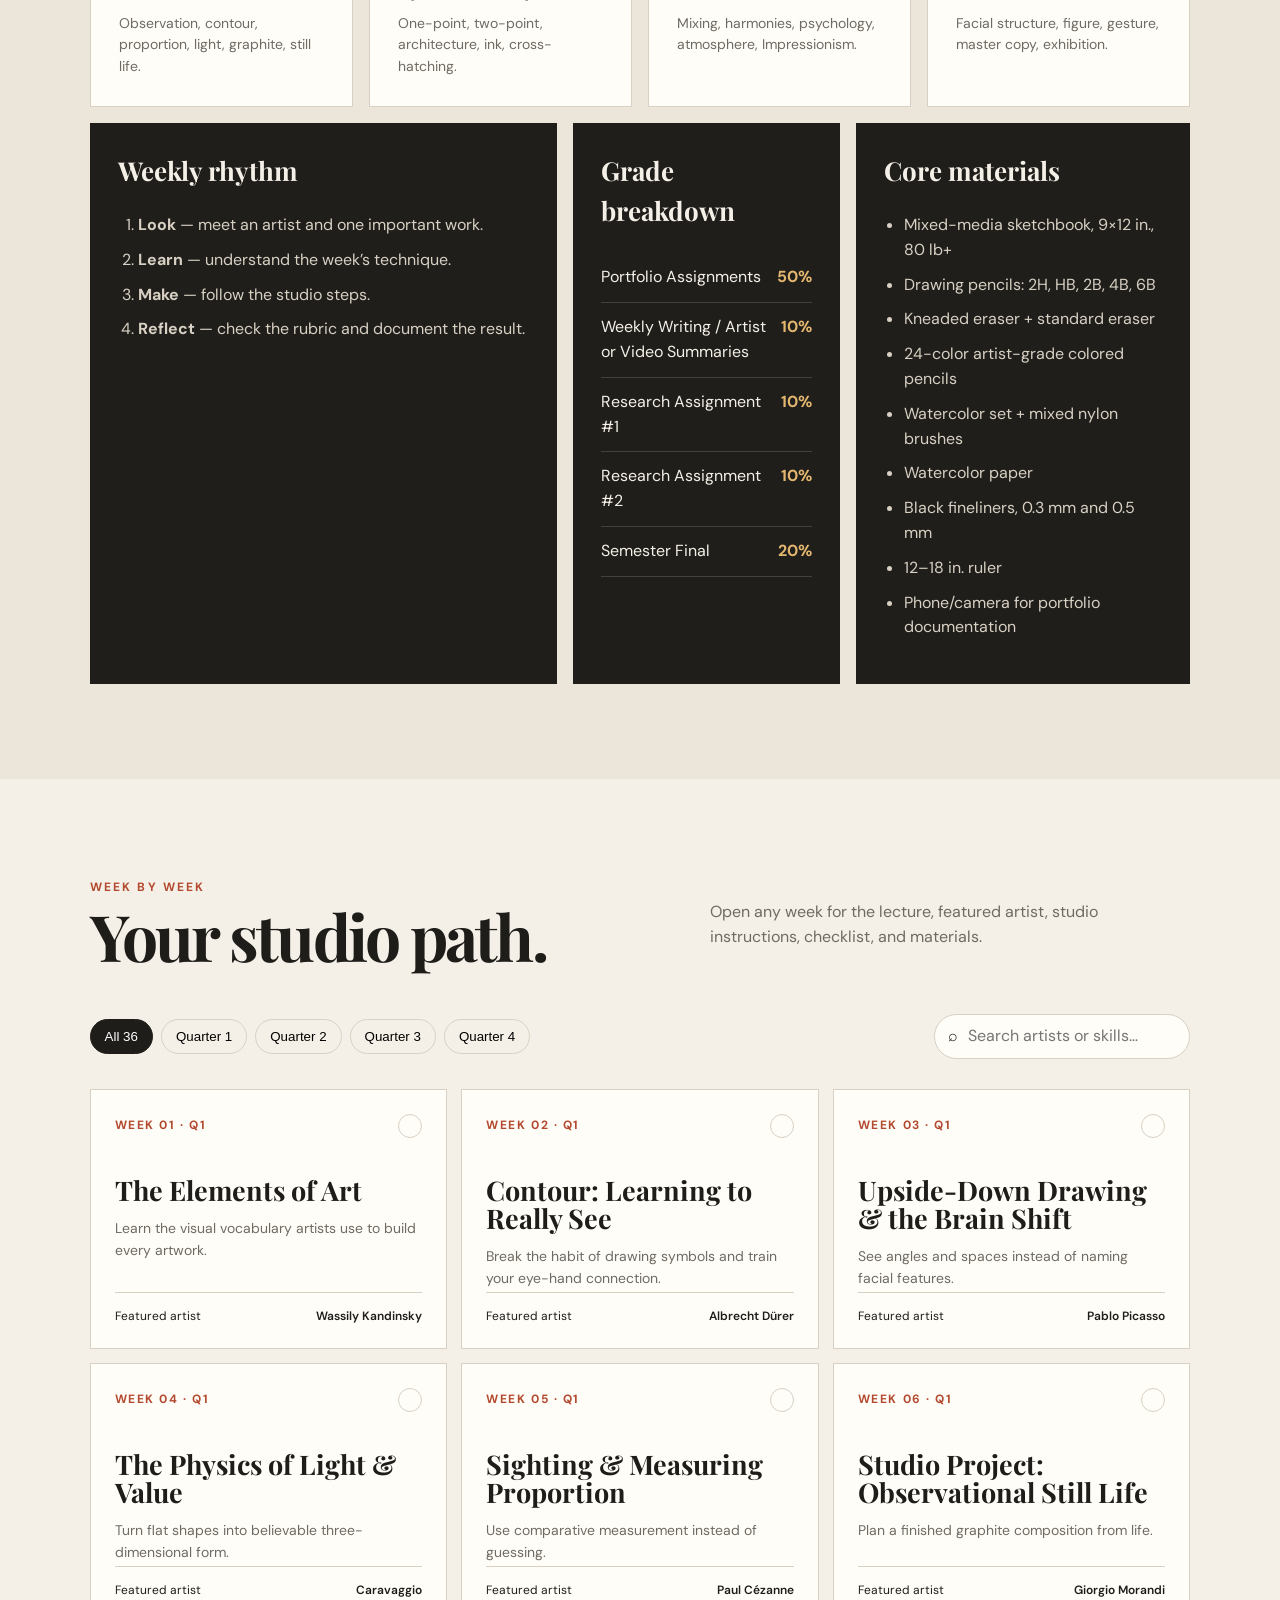
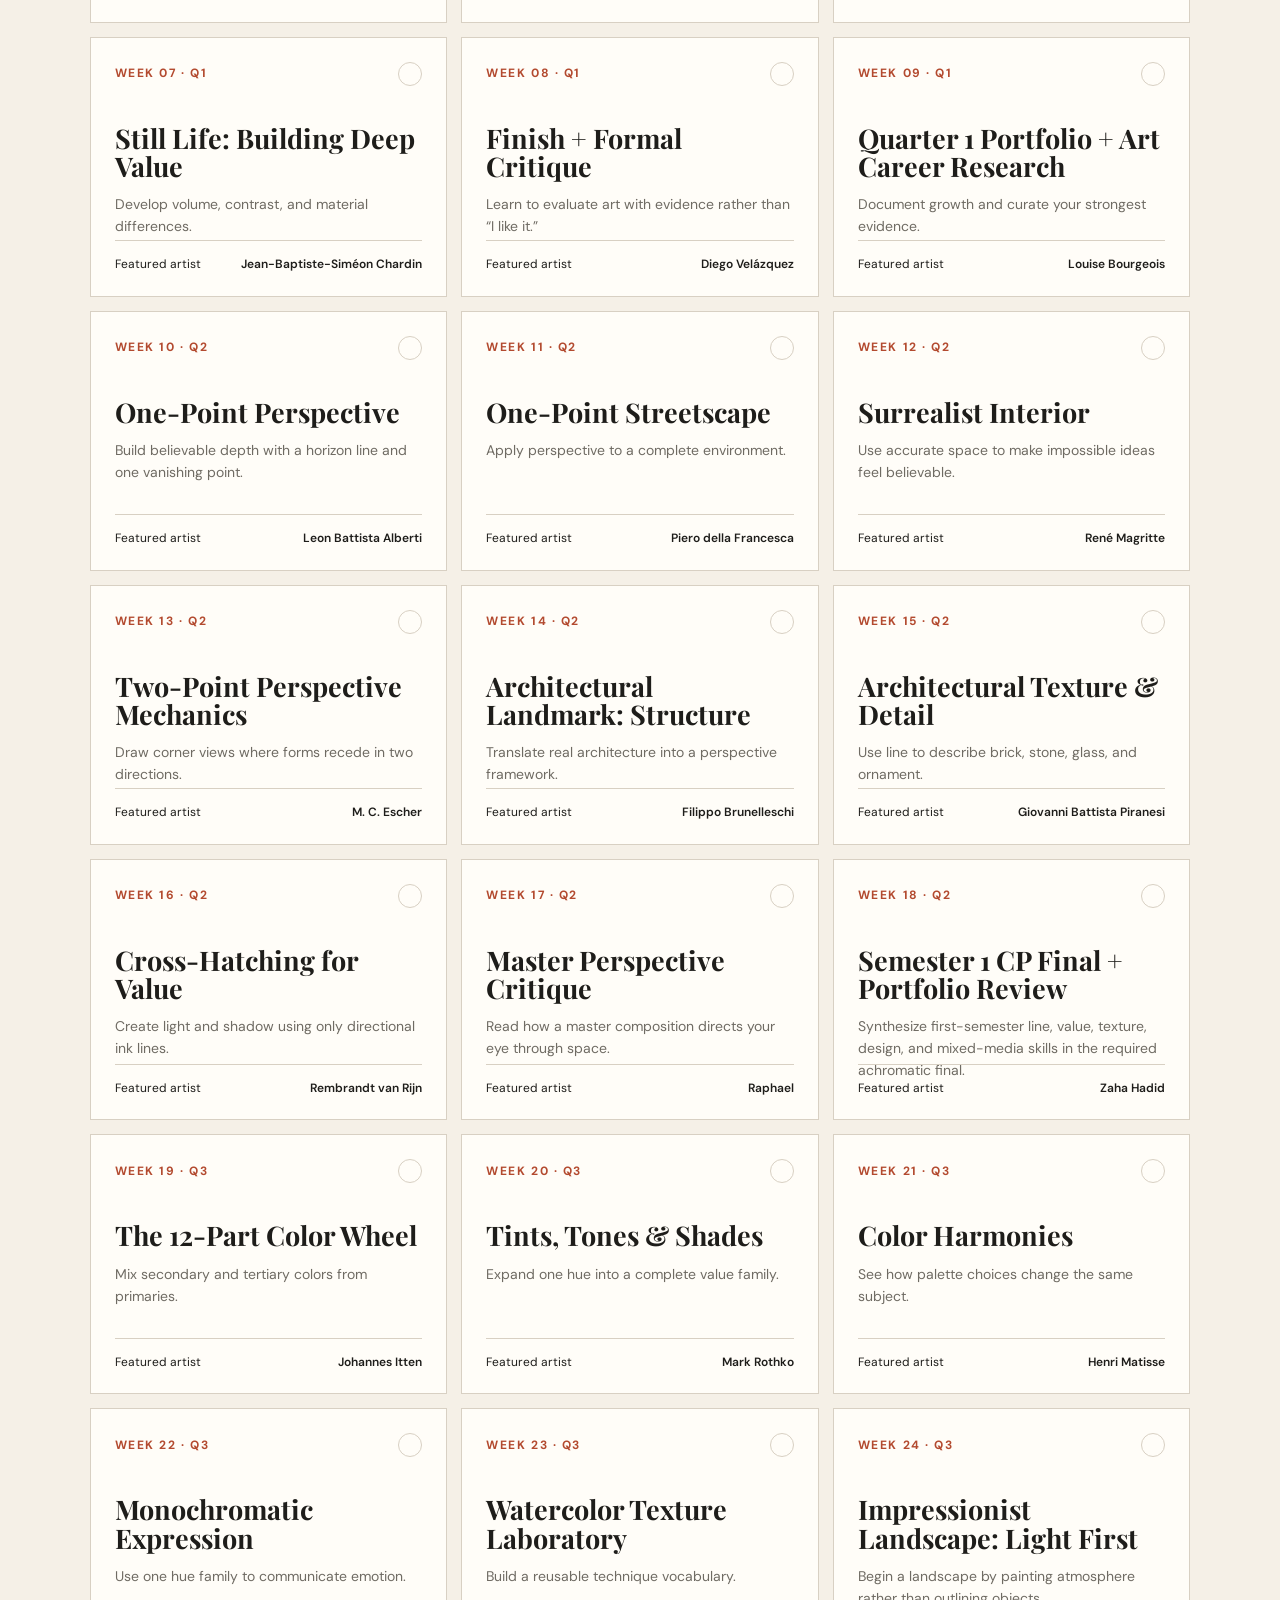
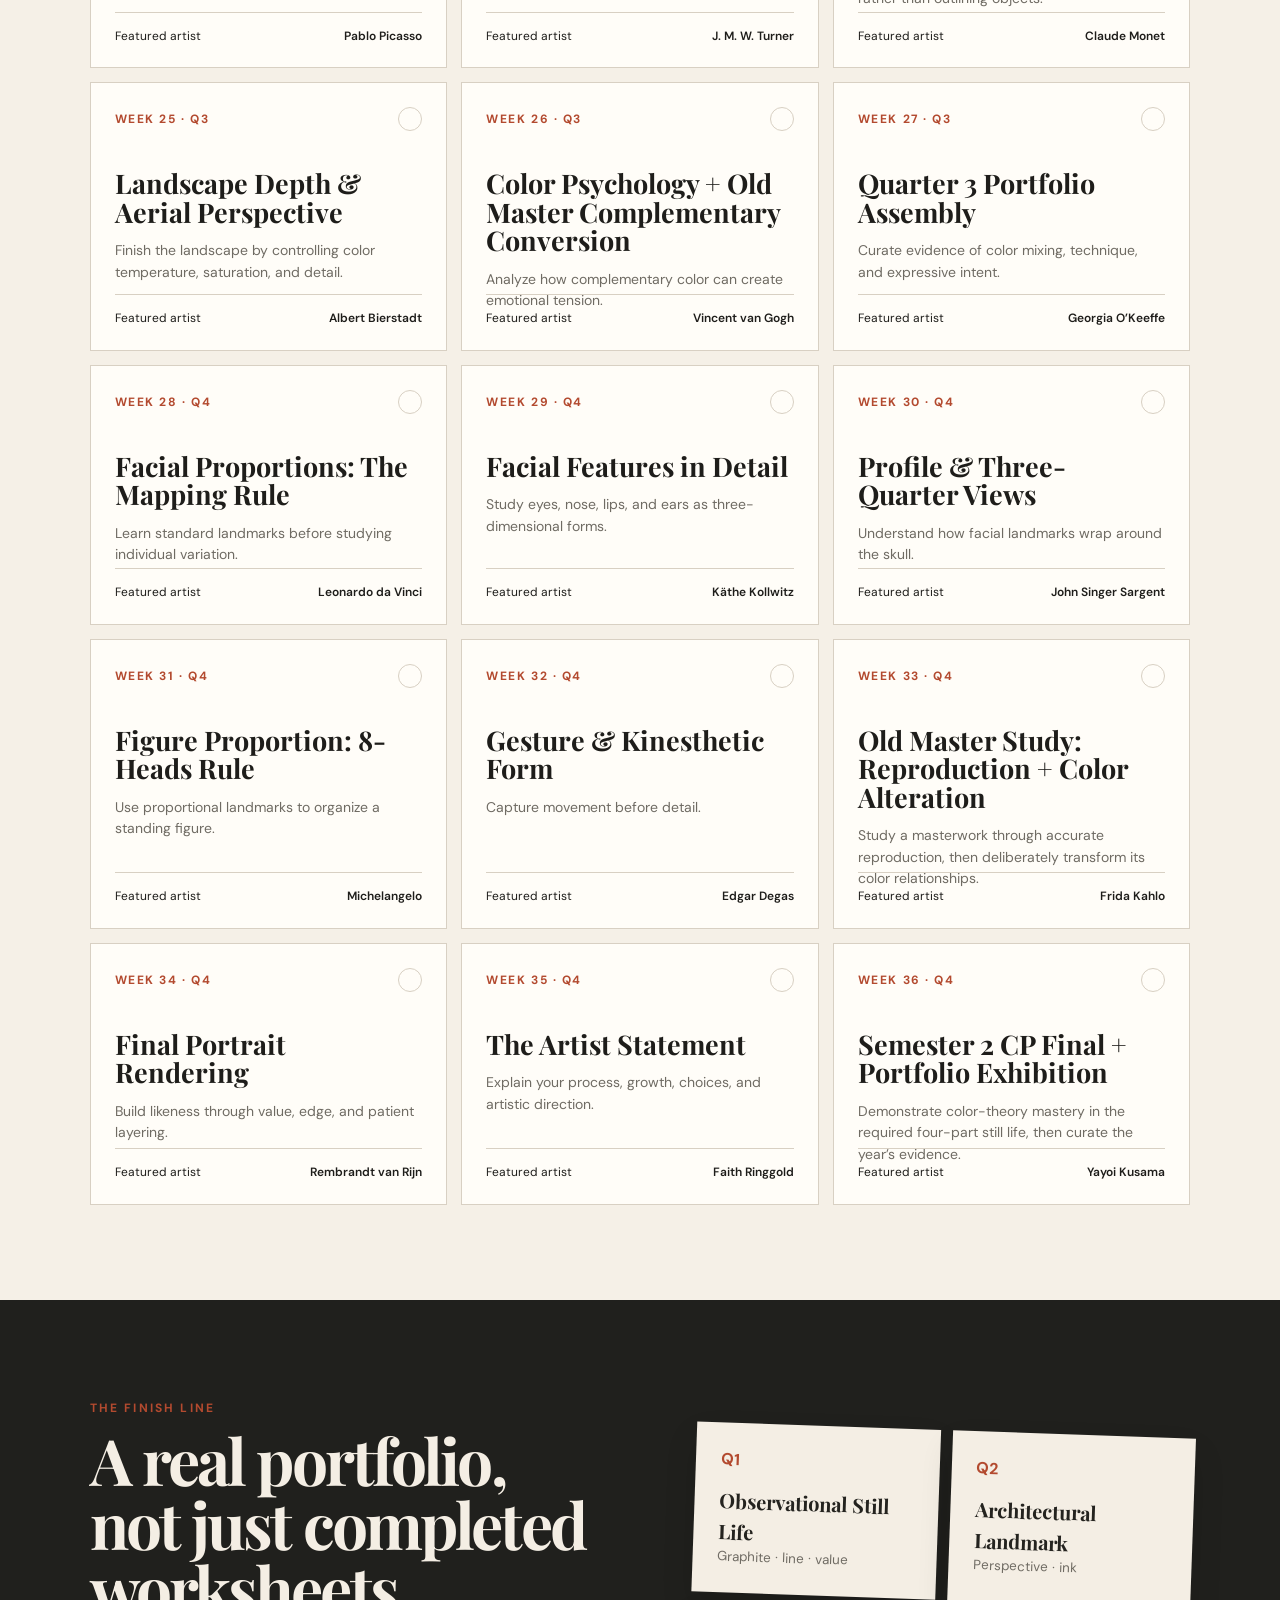
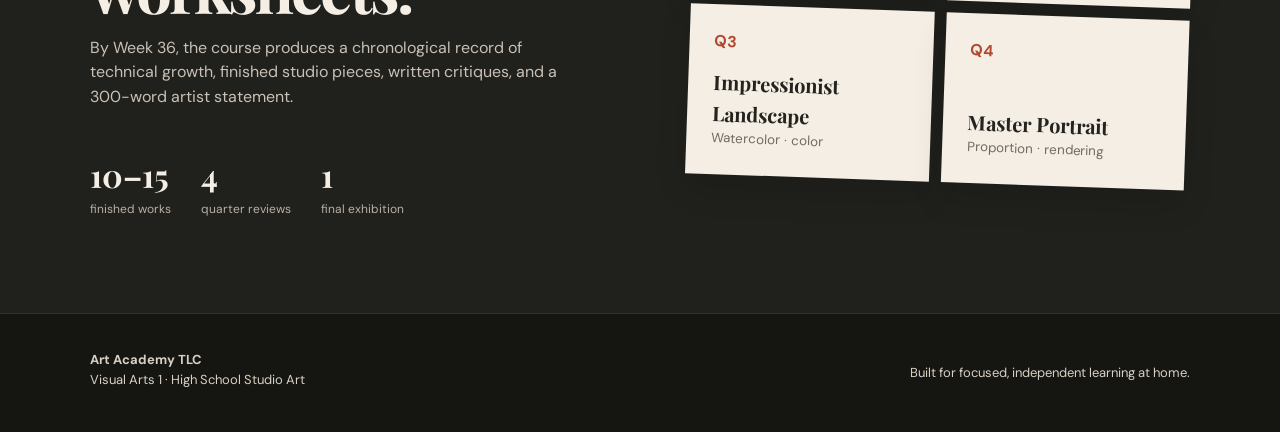
==== commit 1a0c09b9: "Load resilient artwork image repair" ====
--- a/index.html
+++ b/index.html
@@ -8,7 +8,7 @@
   <link rel="preconnect" href="https://fonts.googleapis.com">
   <link rel="preconnect" href="https://fonts.gstatic.com" crossorigin>
   <link href="https://fonts.googleapis.com/css2?family=DM+Sans:wght@400;500;600;700&family=Playfair+Display:ital,wght@0,600;1,600&display=swap" rel="stylesheet">
-  <link rel="stylesheet" href="styles.css?v=3">
+  <link rel="stylesheet" href="styles.css?v=5">
 </head>
 <body>
   <header class="topbar">
@@ -51,7 +51,6 @@
       </div>
     </section>
 
-    
     <section id="dashboard" class="section dashboard-section">
       <div class="dashboard-card">
         <div>
@@ -156,6 +155,7 @@
     </div>
   </dialog>
 
-  <script src="app.js?v=3"></script>
+  <script src="app.js?v=5"></script>
+  <script src="image-resilience.js?v=1"></script>
 </body>
 </html>
--- a/styles.css
+++ b/styles.css
@@ -124,13 +124,24 @@
 .quarter-summary small{color:var(--muted)}
 .art-fallback{display:none;min-height:340px;place-items:center;align-content:center;text-align:center;padding:30px;font-family:"Playfair Display";font-size:28px;color:#6d6459;background:#e2d9cb}
 .art-fallback small{display:block;font-family:"DM Sans";font-size:13px;margin-top:8px;color:var(--muted)}
+.look-fallback{min-height:220px;padding:24px;display:grid;place-items:center;align-content:center;gap:8px;text-align:center;background:#e2d9cb;color:#6d6459}
+.look-fallback[hidden]{display:none}
+.look-fallback strong{font-family:"Playfair Display";font-size:26px}
+.look-fallback small{color:var(--muted)}
 .dialog-body{scroll-margin-top:20px}
 dialog{border-radius:2px}
 .progress-item span{font-weight:700;color:var(--accent)}
 @media(max-width:700px){
   .quarter-summary{grid-template-columns:1fr 1fr}
-  dialog{width:100vw;max-height:100vh;height:100vh;margin:0}
-  .dialog-close{top:14px;right:14px}
+  dialog{inset:0;width:100vw;max-width:none;max-height:none;height:100dvh;margin:0;border-radius:0}
+  .dialog-close{position:fixed;top:max(12px,env(safe-area-inset-top));right:12px;width:44px;height:44px}
+  .dialog-hero{min-height:0}
+  .dialog-hero-copy{padding:34px 24px 28px}
+  .dialog-hero h2{font-size:clamp(38px,11vw,48px);line-height:.96;overflow-wrap:anywhere}
+  .dialog-image{height:230px;min-height:230px}
+  .dialog-image .fallback{height:230px;min-height:230px;padding:22px;font-size:27px}
+  .look-image img{max-height:360px;object-fit:contain;background:#e2d9cb}
+  .look-fallback{min-height:180px}
   .dialog-body{padding-bottom:70px}
 }
 @media(prefers-reduced-motion:reduce){
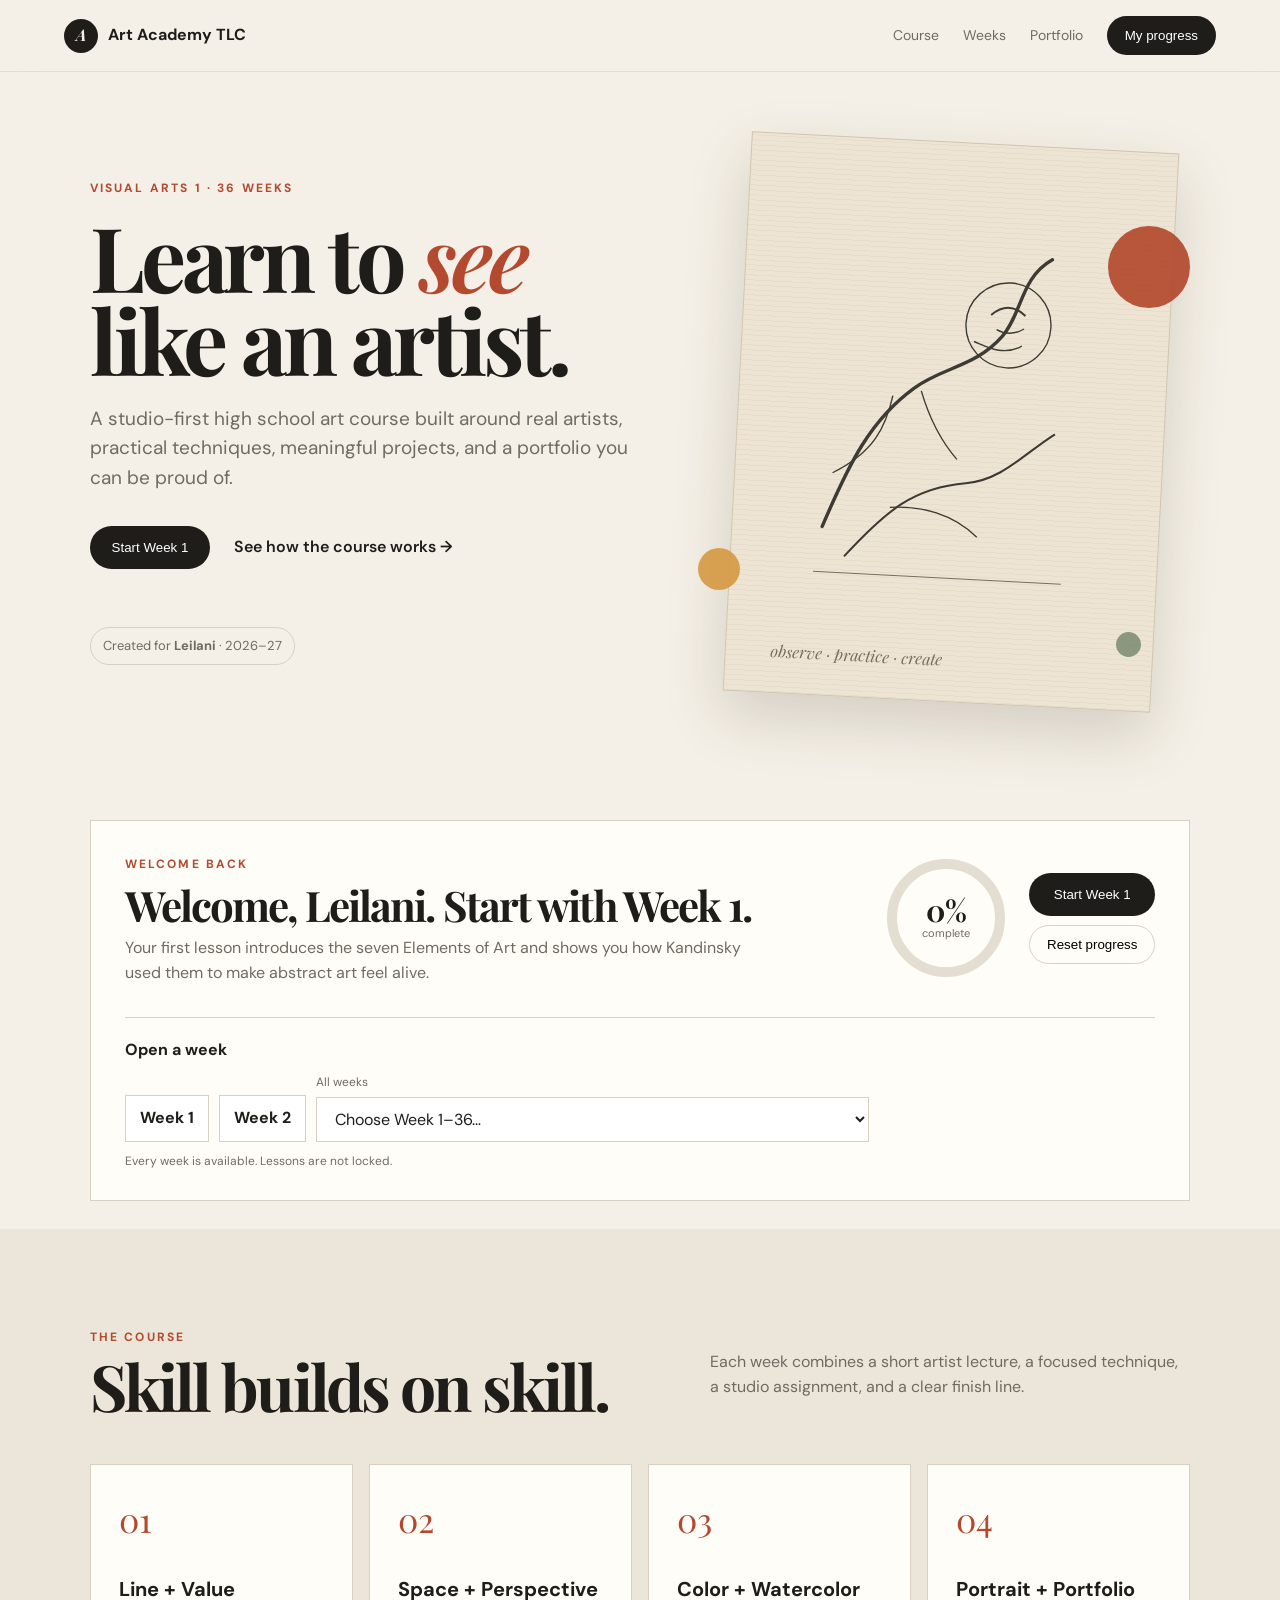
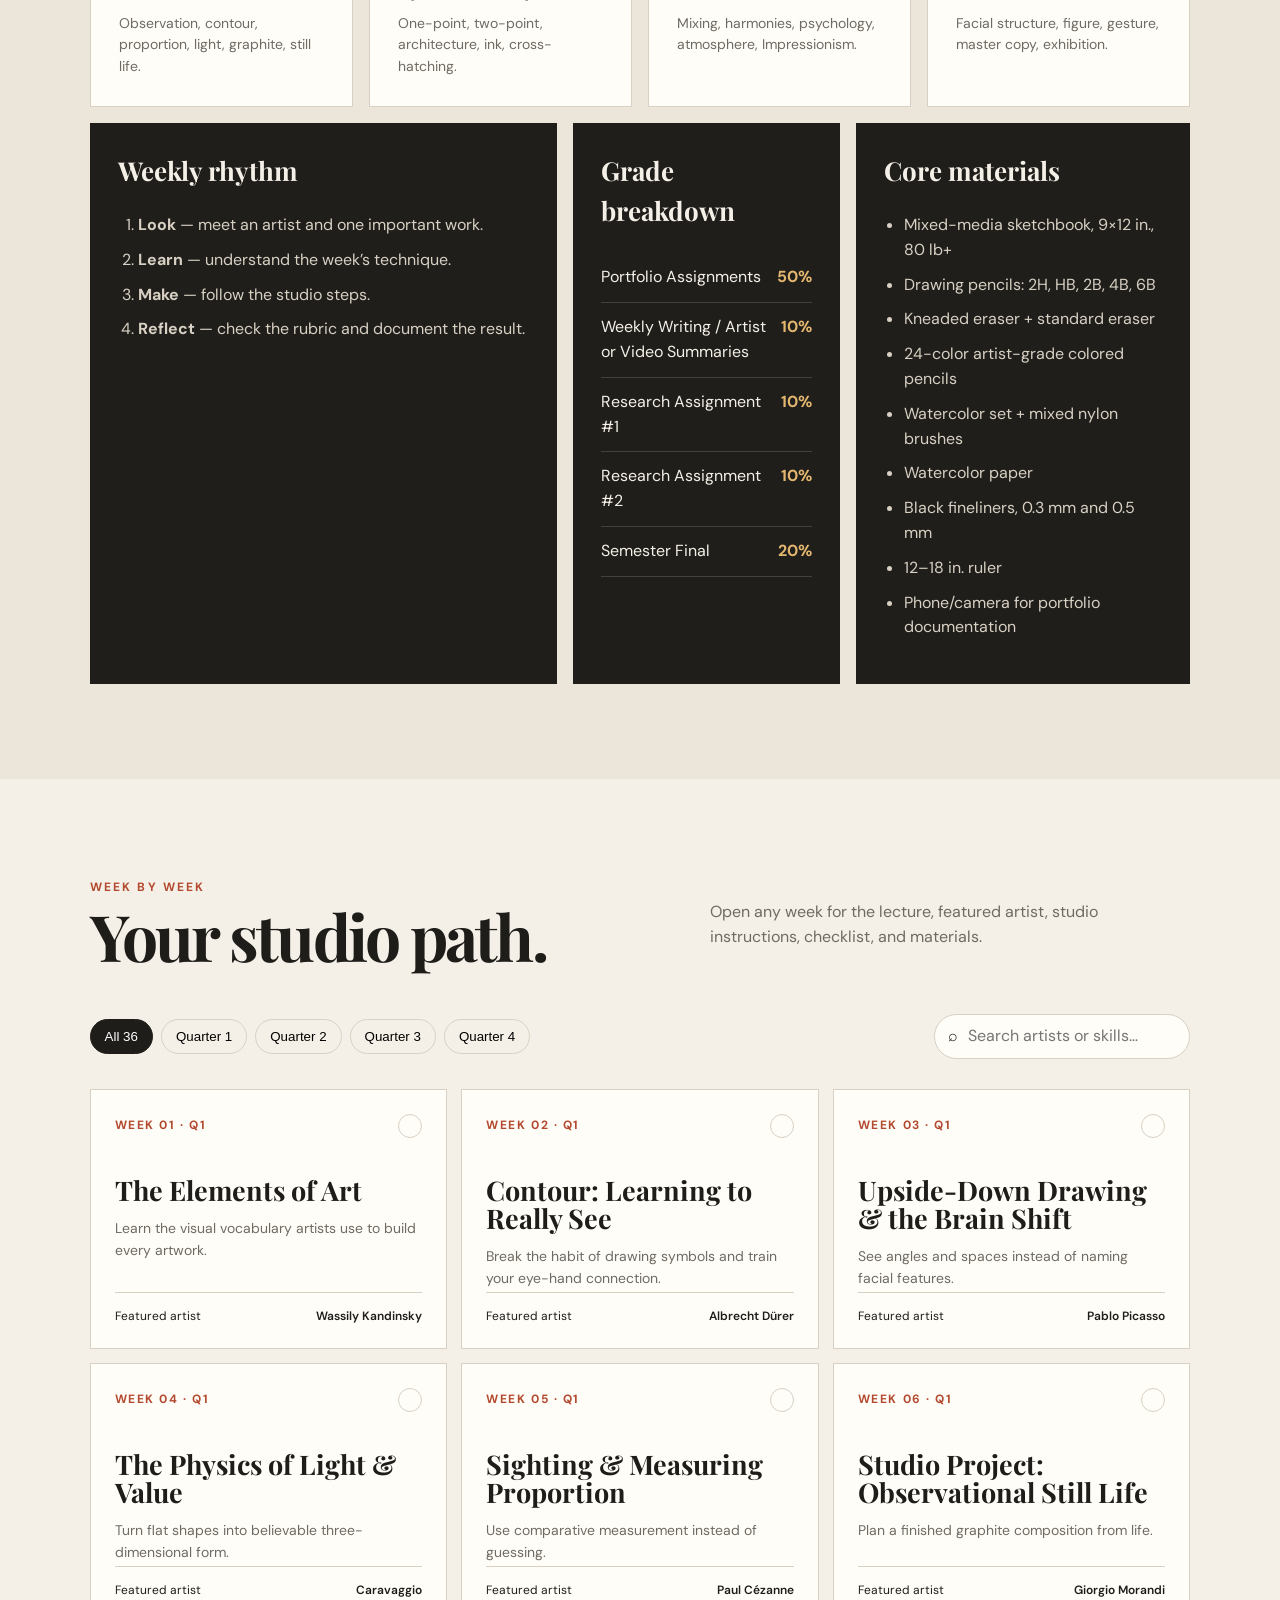
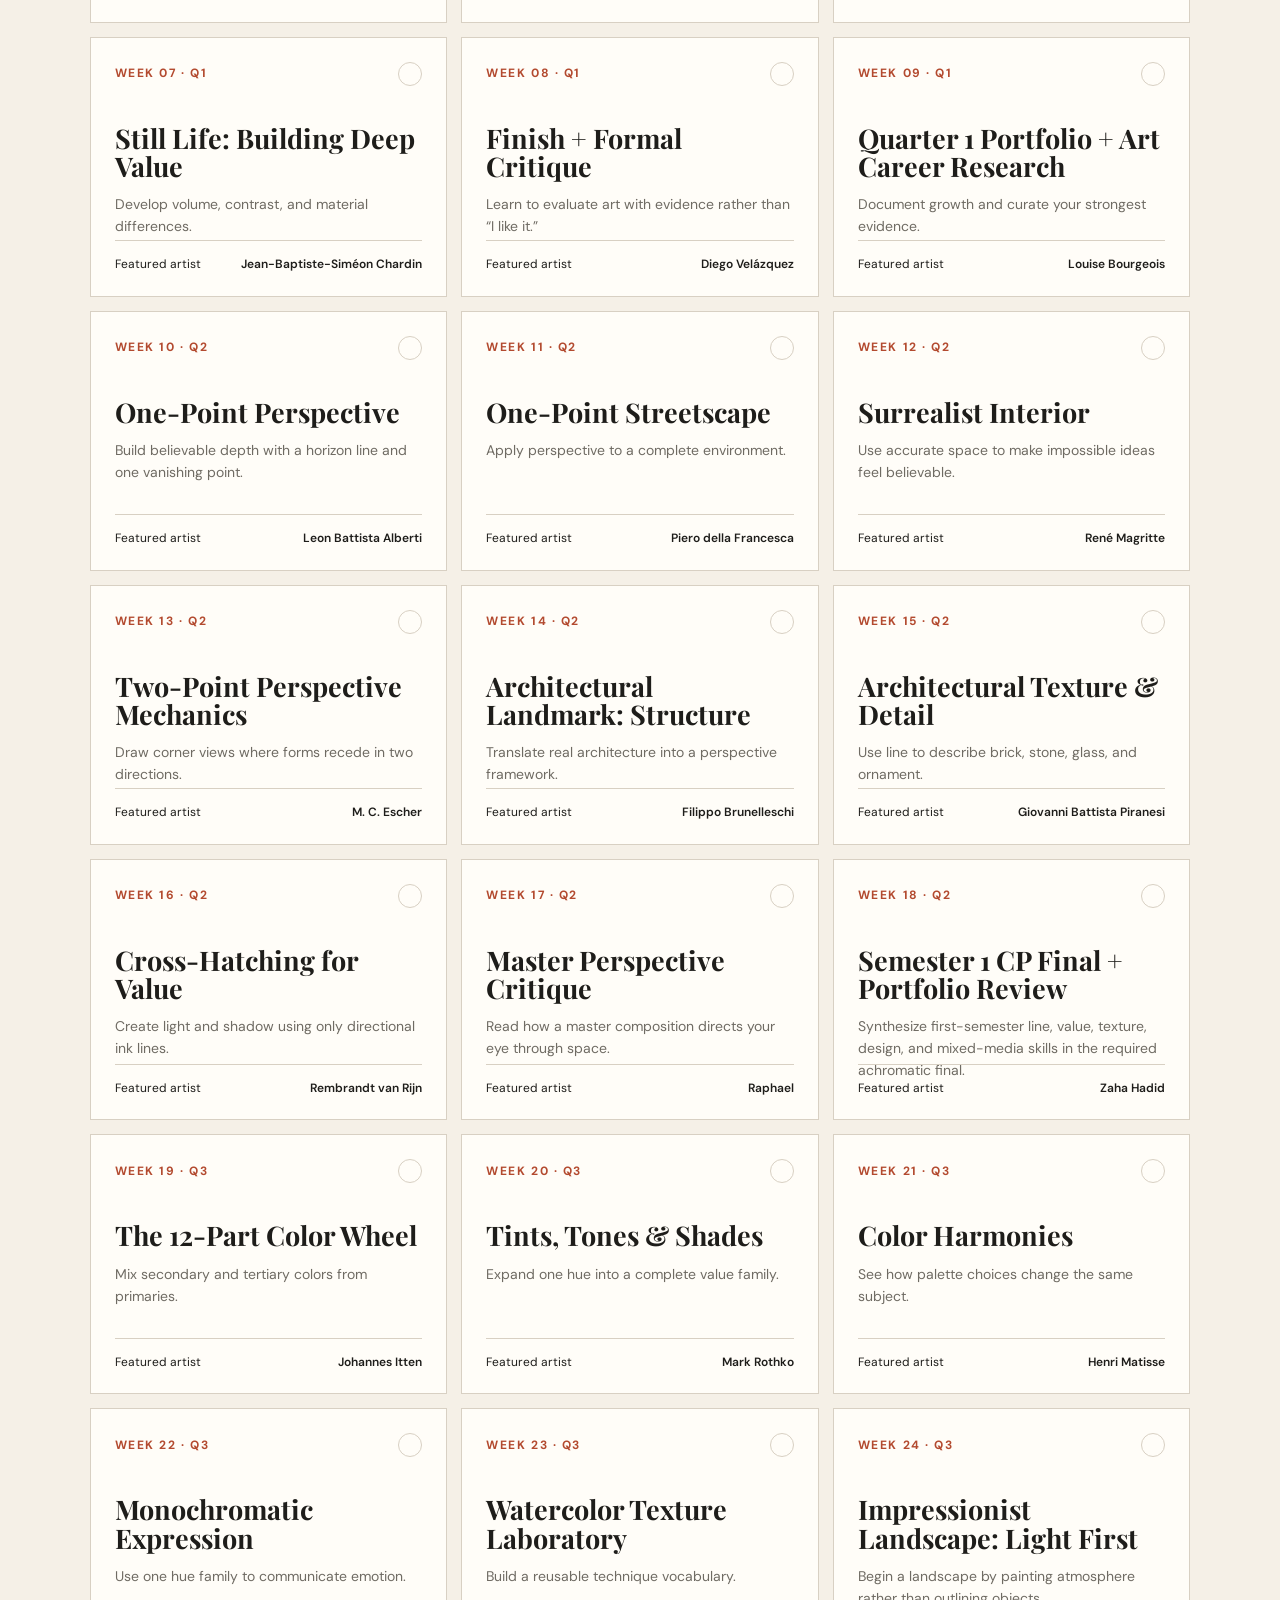
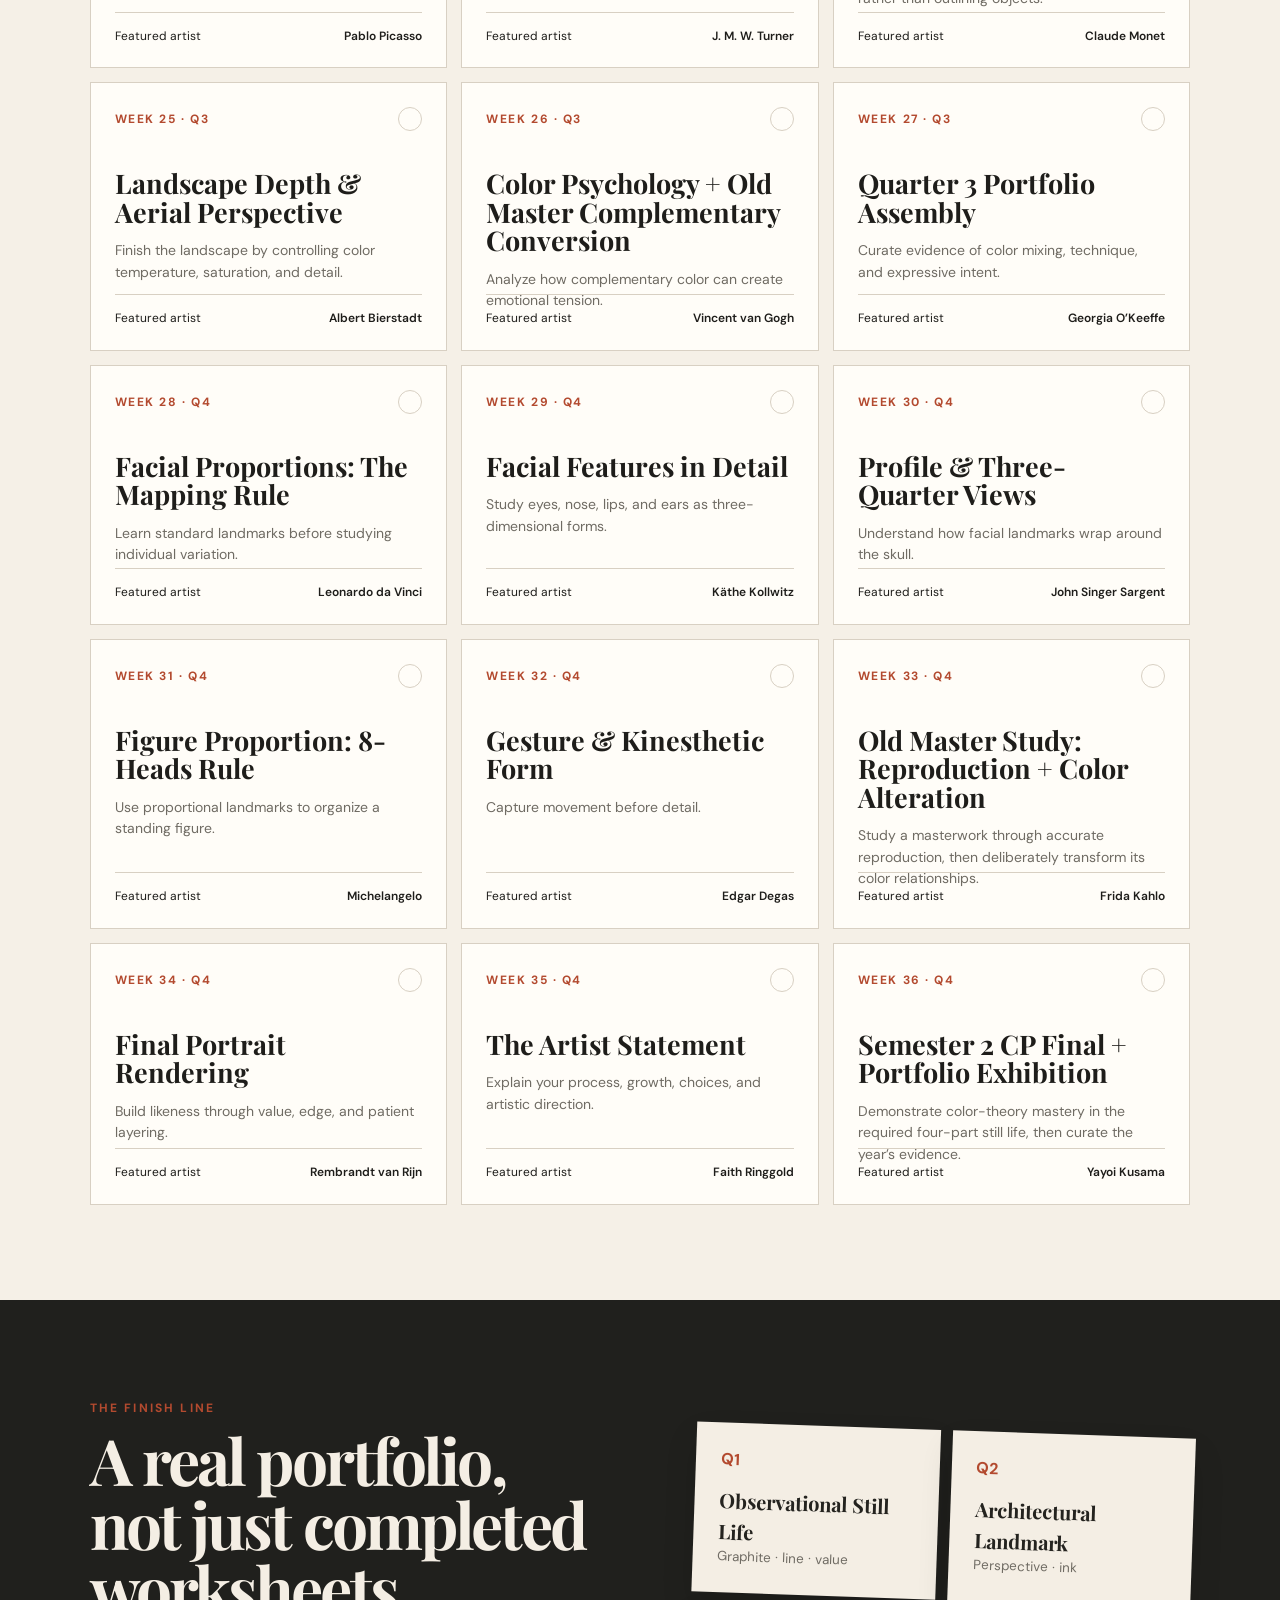
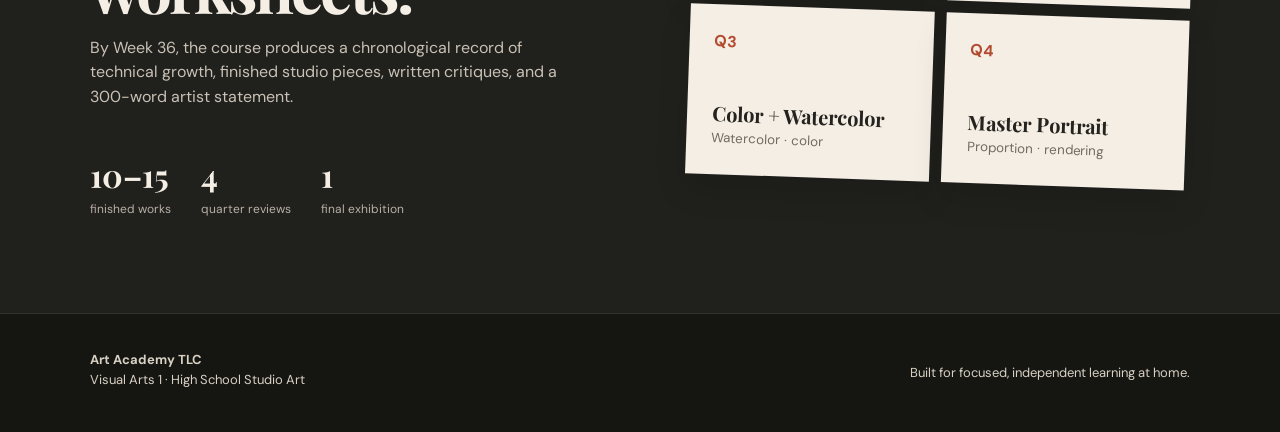
==== commit 7529ae09: "Bust cache for verified artwork loader" ====
--- a/index.html
+++ b/index.html
@@ -127,7 +127,7 @@
       <div class="portfolio-frame">
         <div class="mini-card"><span>Q1</span><b>Observational Still Life</b><small>Graphite · line · value</small></div>
         <div class="mini-card"><span>Q2</span><b>Architectural Landmark</b><small>Perspective · ink</small></div>
-        <div class="mini-card"><span>Q3</span><b>Impressionist Landscape</b><small>Watercolor · color</small></div>
+        <div class="mini-card"><span>Q3</span><b>Color + Watercolor</b><small>Watercolor · color</small></div>
         <div class="mini-card"><span>Q4</span><b>Master Portrait</b><small>Proportion · rendering</small></div>
       </div>
     </section>
@@ -156,6 +156,6 @@
   </dialog>
 
   <script src="app.js?v=5"></script>
-  <script src="image-resilience.js?v=1"></script>
+  <script src="image-resilience.js?v=3"></script>
 </body>
 </html>
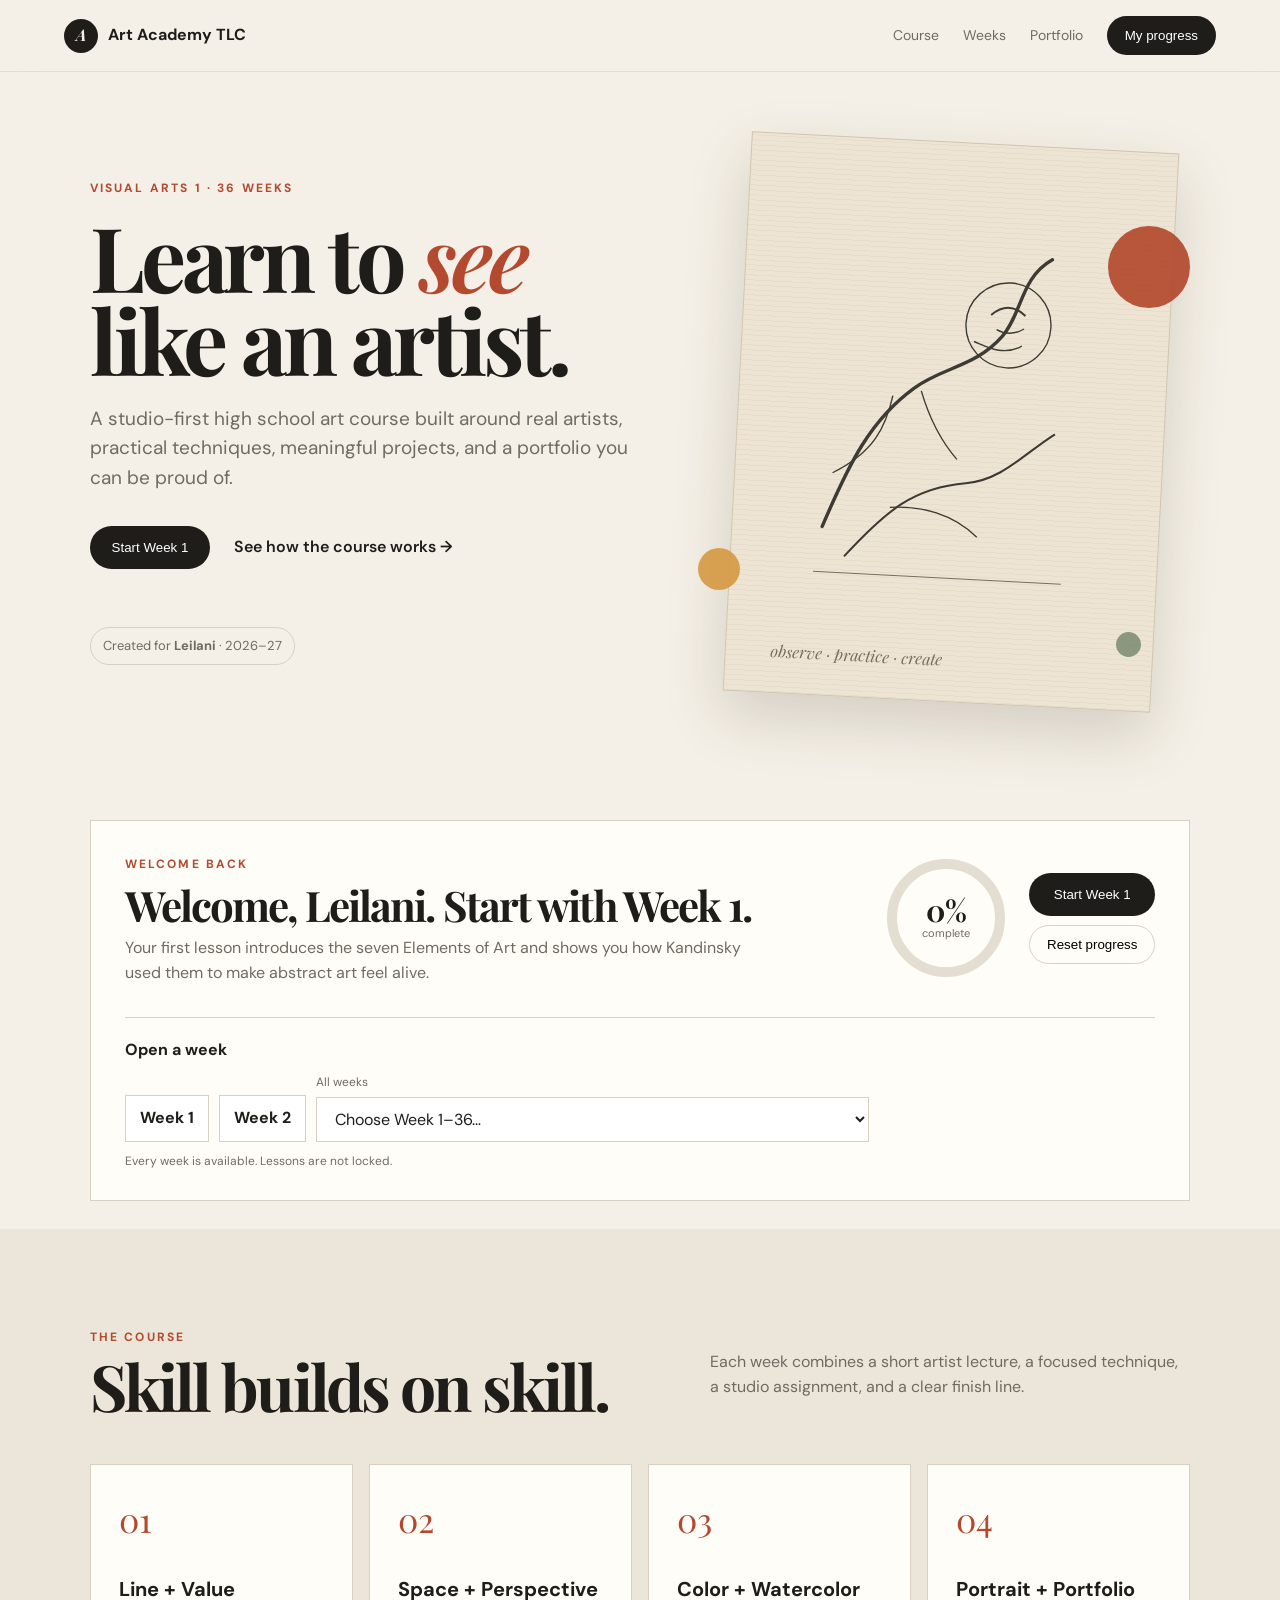
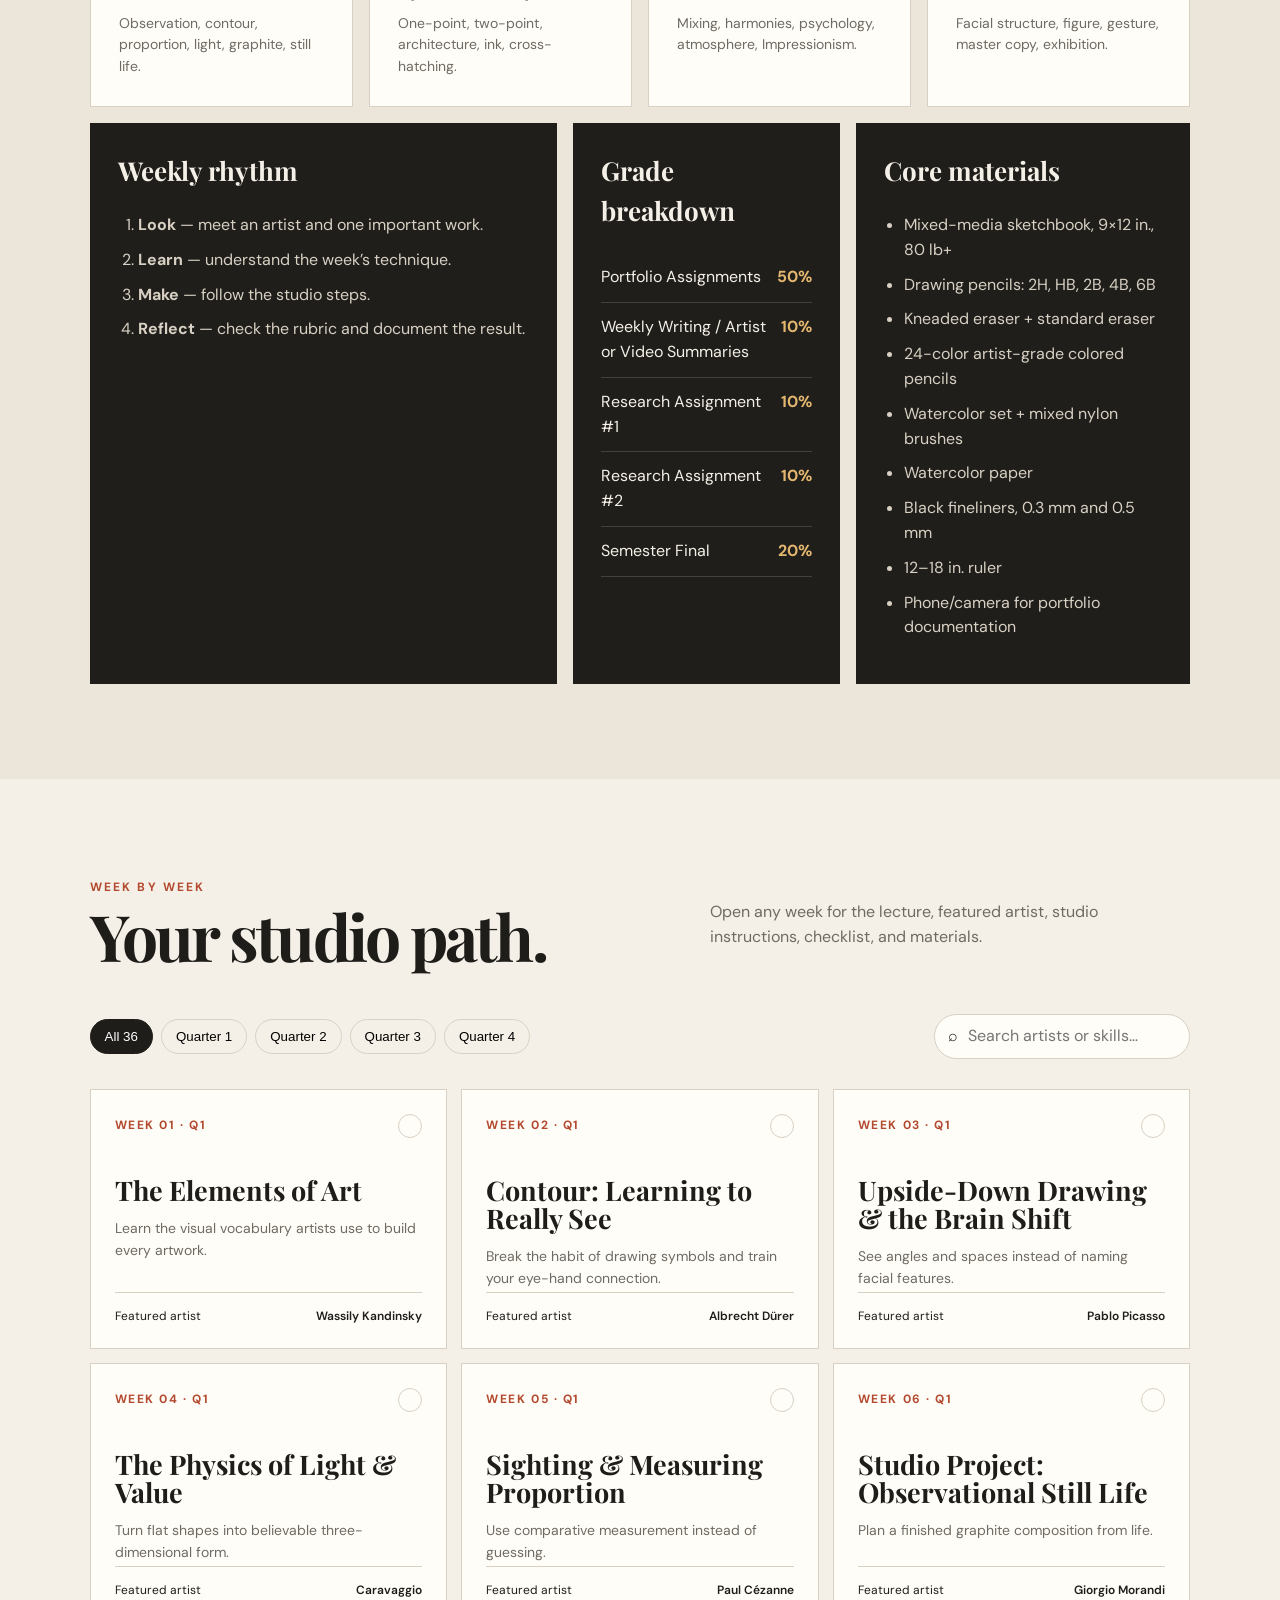
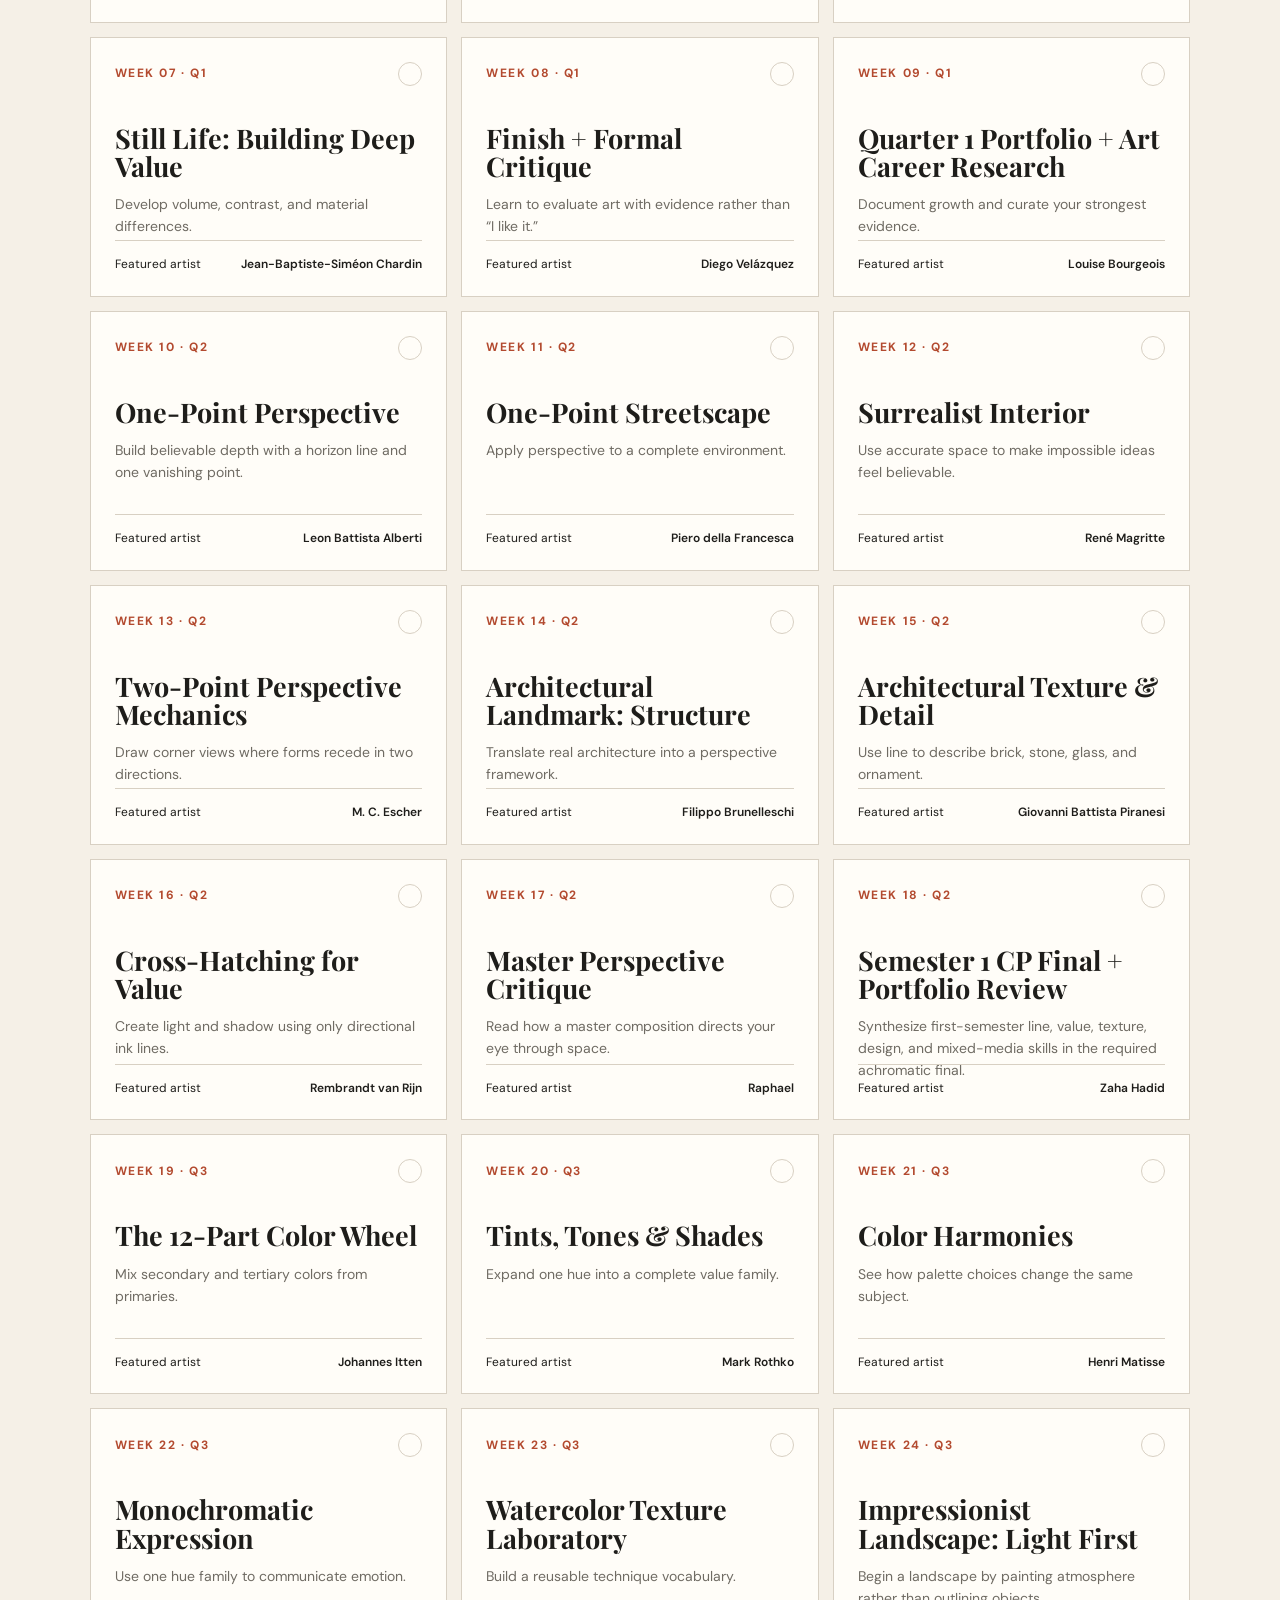
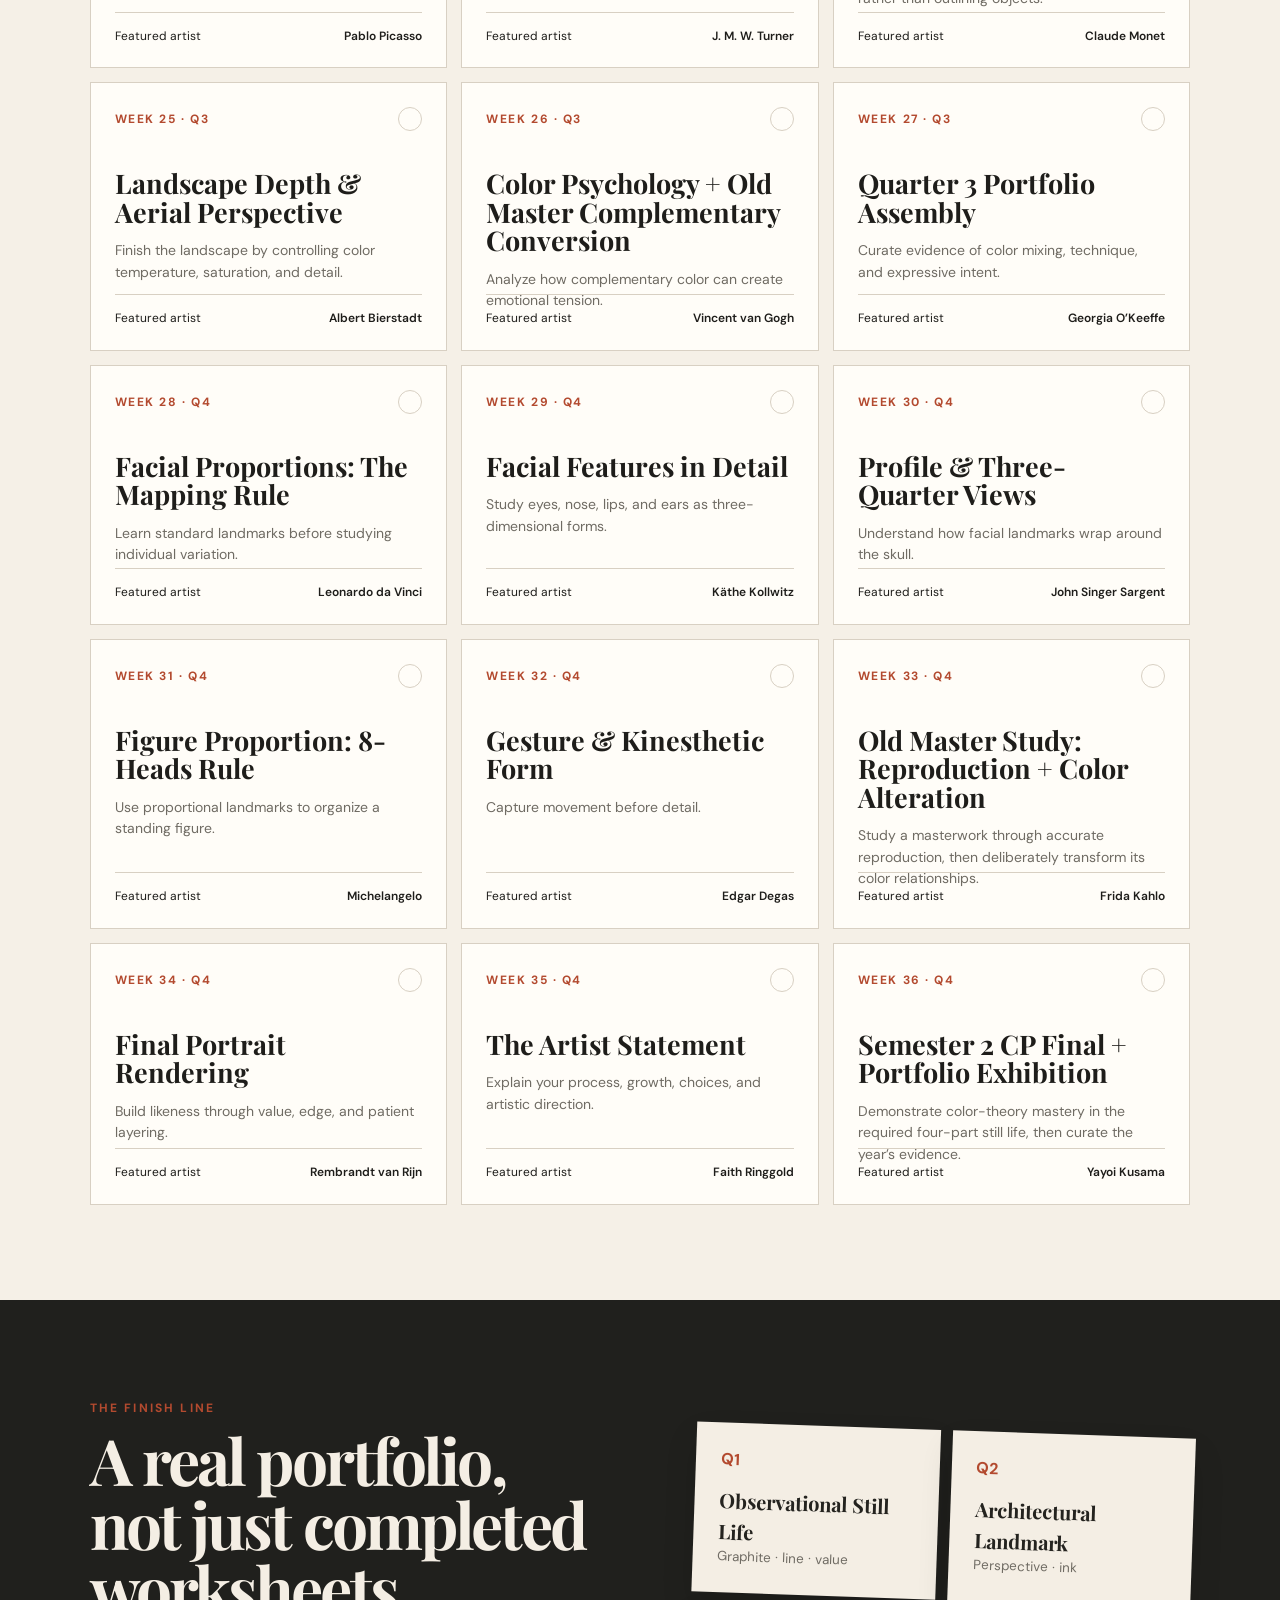
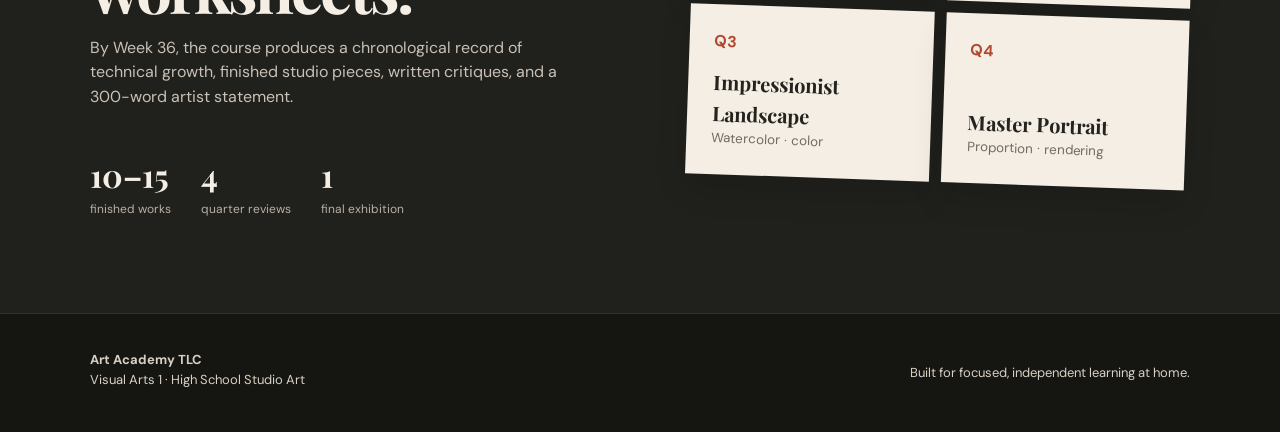
==== commit 54cd8b18: "Restore Quarter 3 portfolio label" ====
--- a/index.html
+++ b/index.html
@@ -127,7 +127,7 @@
       <div class="portfolio-frame">
         <div class="mini-card"><span>Q1</span><b>Observational Still Life</b><small>Graphite · line · value</small></div>
         <div class="mini-card"><span>Q2</span><b>Architectural Landmark</b><small>Perspective · ink</small></div>
-        <div class="mini-card"><span>Q3</span><b>Color + Watercolor</b><small>Watercolor · color</small></div>
+        <div class="mini-card"><span>Q3</span><b>Impressionist Landscape</b><small>Watercolor · color</small></div>
         <div class="mini-card"><span>Q4</span><b>Master Portrait</b><small>Proportion · rendering</small></div>
       </div>
     </section>
